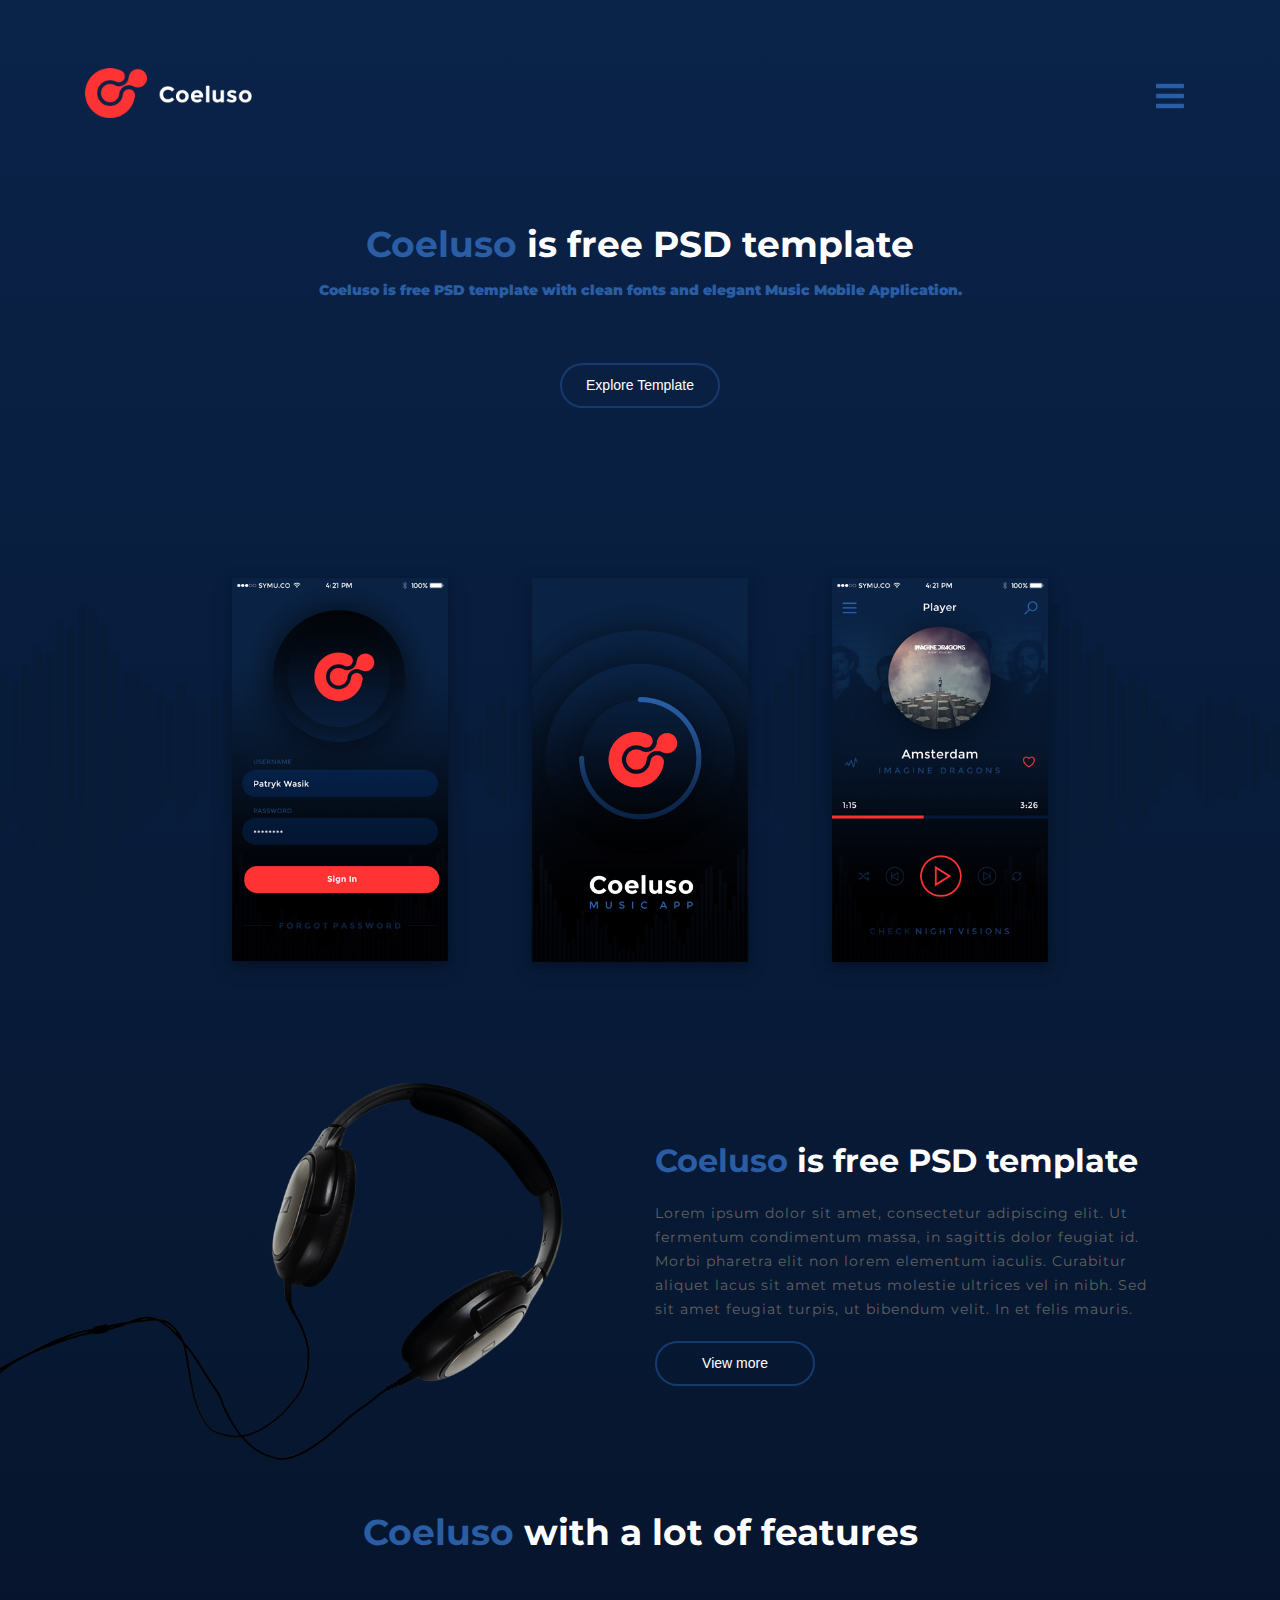
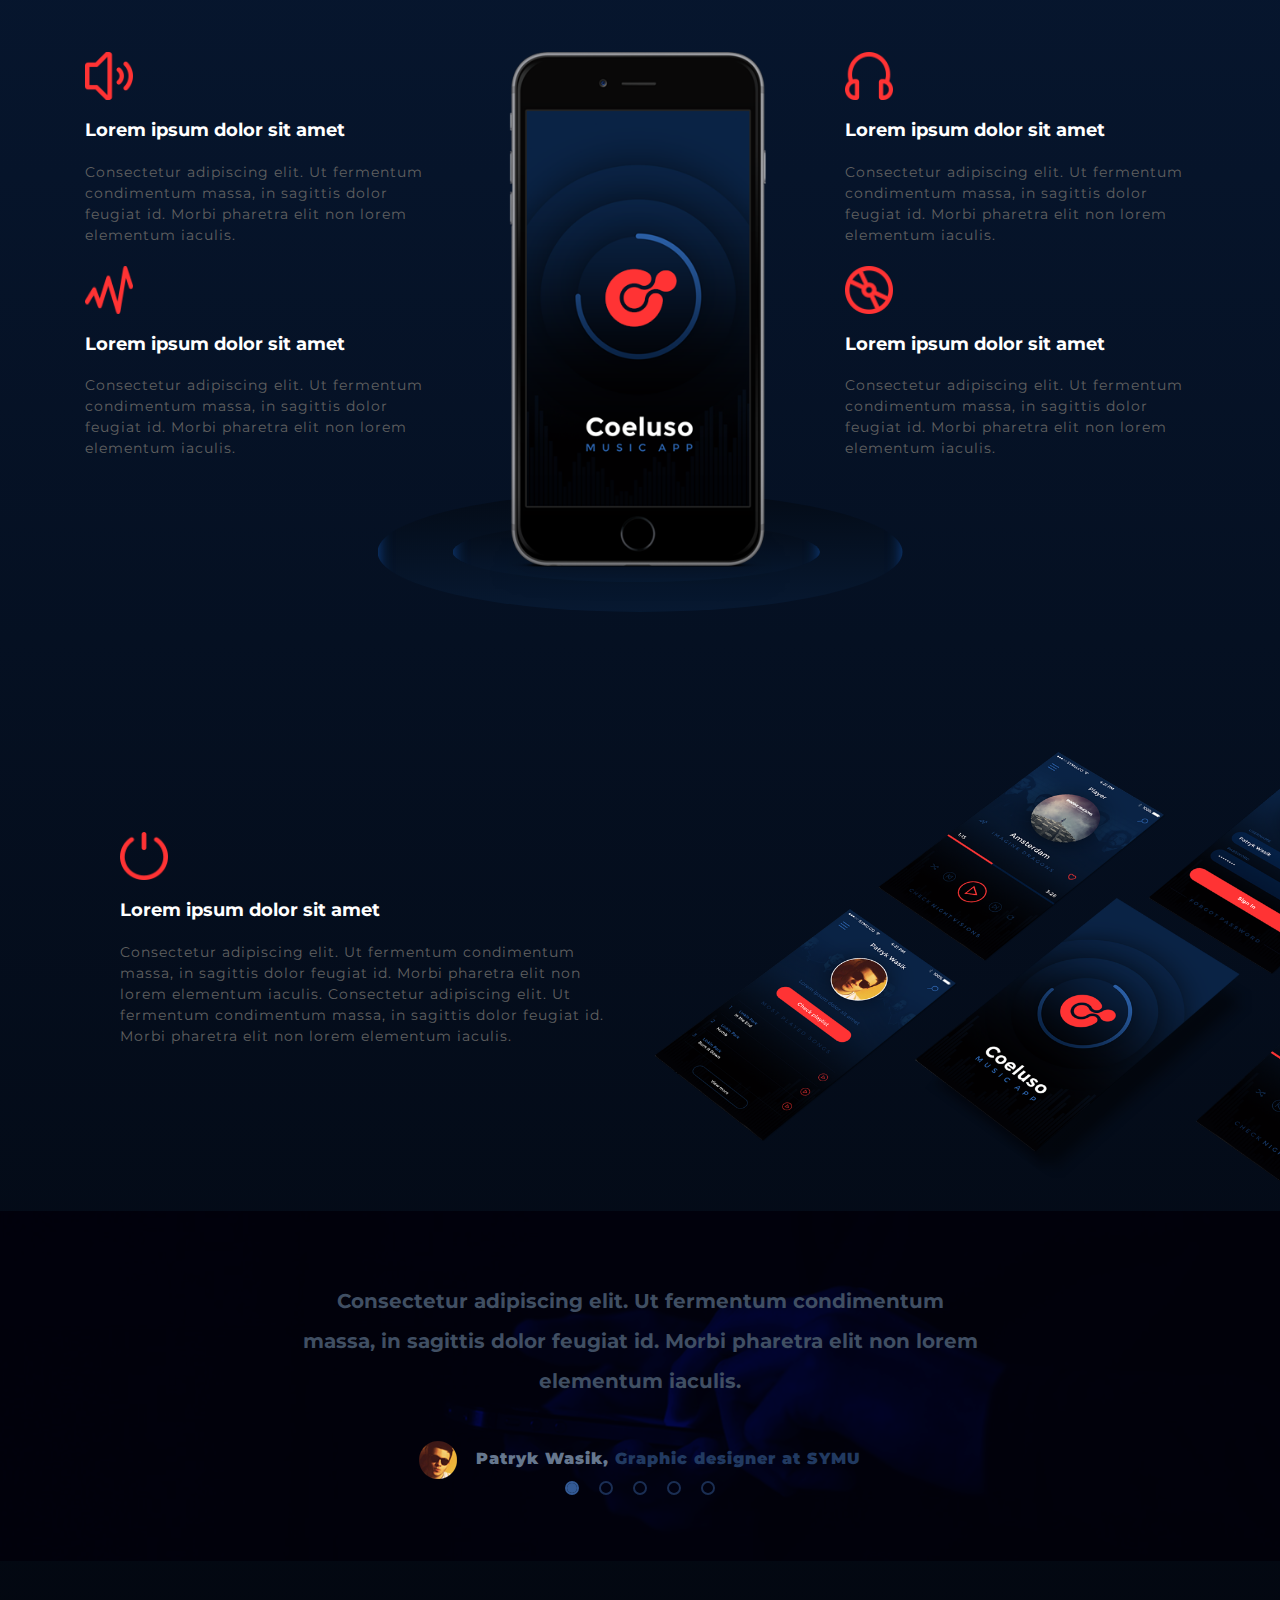
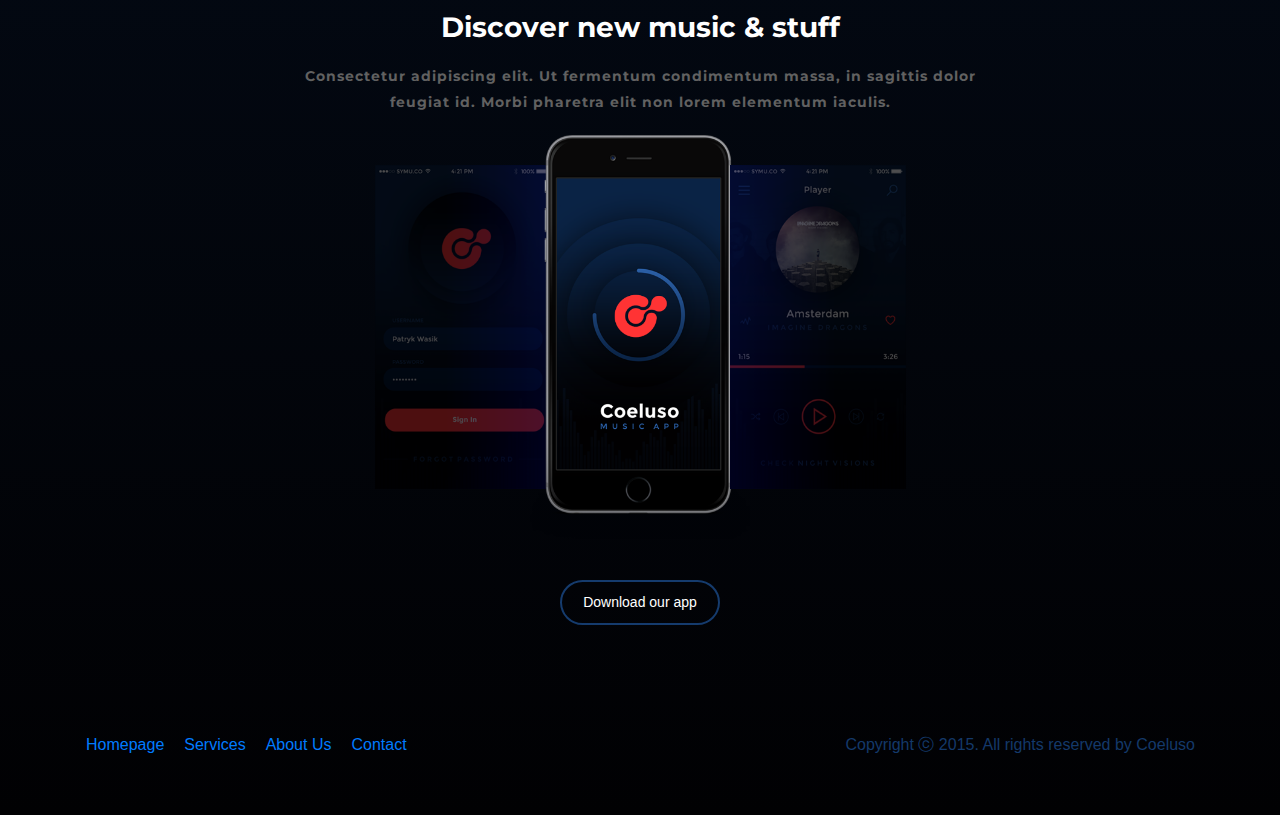
==== exam1/index.html @ 27854509 "Add files via upload" ====
<!doctype html>
<html lang="en">

<head>
    <!-- Required meta tags -->
    <meta charset="utf-8">
    <meta name="viewport" content="width=device-width, initial-scale=1, shrink-to-fit=no">
    <!-- Google Fonts -->
    <link href="https://fonts.googleapis.com/css?family=Montserrat&display=swap" rel="stylesheet">
    <!-- Bootstrap CSS -->
    <link rel="stylesheet" href="https://stackpath.bootstrapcdn.com/bootstrap/4.3.1/css/bootstrap.min.css" integrity="sha384-ggOyR0iXCbMQv3Xipma34MD+dH/1fQ784/j6cY/iJTQUOhcWr7x9JvoRxT2MZw1T" crossorigin="anonymous">
    <!-- Font Awesome CSS -->
    <link rel="stylesheet" href="assets/css/all.min.css">
    <link rel="stylesheet" href="assets/css/style.css">

    <title>Exam 1: PSD to Bootstrap</title>

</head>

<body>
    <!-- Top Bar Section Starts -->
    <div class="top-bar">
        <div class="container">
            <div class="row align-items-center">
                <div class="col-sm text-sm-left text-center">
                    <img src="assets/images/coeluso_logo.png">
                </div>
                <div class="col-sm text-sm-right text-center">
                    <div class="t-box">
                        <p>
                            <i class="fas fa-bars"></i>
                        </p>
                    </div>
                </div>
            </div>
        </div>
    </div>
    <!-- Top Bar Section Ends -->
    <!-- Header Section Starts -->
    <section id="header">
        <div class="container">
            <div class="title">
                <h2>
           <span class="text-blue">Coeluso</span> is free PSD template
           </h2>
                <h5>
               <strong>Coeluso is free PSD template with clean fonts and elegant Music Mobile Application.</strong>
           </h5>
                <button class="btn xb-btn">
                    Explore Template
                </button>
            </div>

        </div>
        <div class="musicbars">
            <img src="assets/images/screen_musicbars.png">
        </div>

        <div class="container">
            <div class="showcase1">
                <div class="row">
                    <div class="col-sm">
                        <div class="showcase2">
                            <img src="assets/images/screen_img_1.png">
                        </div>
                    </div>
                    <div class="col-sm">
                        <div class="showcase2">
                            <img src="assets/images/screen_img_2.png">
                        </div>
                    </div>
                    <div class="col-sm">
                        <div class="showcase2">
                            <img src="assets/images/screen_img_3.png">
                        </div>
                    </div>
                </div>
            </div>
        </div>
    </section>
    <!-- Header Section Ends -->

    <!-- Features Section Starts -->
    <section id="features">
        <div class="row">
            <div class="col-sm">
                <div class="headphones">
                    <img src="assets/images/headphones_img.png">
                </div>
            </div>
            <div class="col-sm-6">
                <div class="feature-title">
                    <h2>
                    <span class="text-blue">Coeluso</span> is free PSD template
                    </h2>
                    <p>
                        Lorem ipsum dolor sit amet, consectetur adipiscing elit. Ut fermentum condimentum massa, in sagittis dolor feugiat id. Morbi pharetra elit non lorem elementum iaculis. Curabitur aliquet lacus sit amet metus molestie ultrices vel in nibh. Sed sit amet feugiat turpis, ut bibendum velit. In et felis mauris.
                    </p>
                    <button class="btn xb-btn">
                        View more
                    </button>
                </div>
            </div>
        </div>
        <div class="main-features">
            <div class="container">
                <div class="title">
                    <h2>
                <span class="text-blue">Coeluso</span> with a lot of features
                </h2>
                </div>
                <div class="row">
                    <div class="col-sm">
                        <div class="fshow">
                            <div class="fshow2">
                                <img src="assets/images/features_icon_speaker.png">
                                <h5>Lorem ipsum dolor sit amet</h5>
                                <p>Consectetur adipiscing elit. Ut fermentum condimentum massa, in sagittis dolor feugiat id. Morbi pharetra elit non lorem elementum iaculis. </p>
                            </div>
                            <div class="fshow2">
                                <img src="assets/images/features_icon_activity.png">
                                <h5>Lorem ipsum dolor sit amet</h5>
                                <p>Consectetur adipiscing elit. Ut fermentum condimentum massa, in sagittis dolor feugiat id. Morbi pharetra elit non lorem elementum iaculis. </p>
                            </div>
                        </div>
                    </div>
                    <div class="col-sm">
                        <div class="fshow">
                            <div class="phone-display">
                                <img src="assets/images/features_phone.png">
                                <div class="out-eclipse">
                                    <div class="in-eclipse">

                                    </div>
                                </div>
                            </div>
                        </div>
                    </div>
                    <div class="col-sm">
                        <div class="fshow">
                            <div class="fshow2">
                                <img src="assets/images/features_icon_headphones.png">
                                <h5>Lorem ipsum dolor sit amet</h5>
                                <p>Consectetur adipiscing elit. Ut fermentum condimentum massa, in sagittis dolor feugiat id. Morbi pharetra elit non lorem elementum iaculis. </p>
                            </div>
                            <div class="fshow2">
                                <img src="assets/images/features_icon_cd.png">
                                <h5>Lorem ipsum dolor sit amet</h5>
                                <p>Consectetur adipiscing elit. Ut fermentum condimentum massa, in sagittis dolor feugiat id. Morbi pharetra elit non lorem elementum iaculis. </p>
                            </div>
                        </div>
                    </div>
                </div>
            </div>
        </div>
    </section>
    <!-- Features Section Ends -->

    <!-- Perspective Section Starts -->
    <section id="perspective">
        <div class="row">
            <div class="col-sm">
                <div class="ps">
                    <img src="assets/images/perspective_icon_power.png">
                    <h5>Lorem ipsum dolor sit amet</h5>
                    <p>Consectetur adipiscing elit. Ut fermentum condimentum massa, in sagittis dolor feugiat id. Morbi pharetra elit non lorem elementum iaculis. Consectetur adipiscing elit. Ut fermentum condimentum massa, in sagittis dolor feugiat id. Morbi pharetra elit non lorem elementum iaculis. </p>
                </div>
            </div>
            <div class="col-sm">
                <div class="mob-show">
                    <img src="assets/images/perspective_phones.png">
                </div>
            </div>
        </div>
    </section>
    <!-- Perspective Section Ends -->

    <!-- Opinions Section Starts -->
    <section id="opinions">
        <div class="review">
            <h5>
               Consectetur adipiscing elit. Ut fermentum condimentum massa, in sagittis dolor feugiat id. Morbi pharetra elit non lorem elementum iaculis. 
           </h5>
            <img src="assets/images/opinion_portrait.png">
            <p>Patryk Wasik, <span>Graphic designer at SYMU</span></p>
        </div>
        <ol class="carousel-indicators ">
            <li data-target="#myCarousel" data-slide-to="0" class="active"></li>
            <li data-target="#myCarousel" data-slide-to="1"></li>
            <li data-target="#myCarousel" data-slide-to="2"></li>
            <li data-target="#myCarousel" data-slide-to="3"></li>
            <li data-target="#myCarousel" data-slide-to="4"></li>
        </ol>
    </section>
    <!-- Opinions Section Ends -->

    <!-- Download Section Starts -->
    <section id="download">
        <div class="title">
            <h3>
               Discover new music & stuff
            </h3>
            <p><strong>Consectetur adipiscing elit. Ut fermentum condimentum massa, in sagittis dolor feugiat id. Morbi pharetra elit non lorem elementum iaculis. </strong></p>
            <div class="mob-show-2">
                <div class="row">
                    <div class="col-sm-4">
                        <div class="img1">
                        <img src="assets/images/download_phone1.png" style="opacity: 0.3">
                        </div>
                    </div>
                    <div class="col-sm-4">
                        <img src="assets/images/download_phone.png" style="z-index: 1">
                    </div>
                    <div class="col-sm-4">
                        <div class="img2">
                        <img src="assets/images/download_phone2.png" style="opacity: 0.3">
                        </div>
                    </div>
                </div>
            </div>
            <button class="btn xb-btn">
                Download our app
            </button>
        </div>
    </section>
    <!-- Download Section Ends -->

    <!-- Footer Section Starts -->
    <section id="footer" class="carousel slide">
        <div class="container">
            <div class="row align-items-center">
                <div class="navbar">
                    <a href="#home">Homepage</a>
                    <a href="#news">Services</a>
                    <a href="#contact">About Us</a>
                    <a href="#contact">Contact</a>
                </div>
                <div class="col-sm text-sm-right text-center">
                    Copyright ⓒ 2015. All rights reserved by Coeluso
                </div>
            </div>
        </div>
    </section>
    <!-- Footer Section Ends -->
    <!-- Optional JavaScript -->
    <!-- jQuery first, then Popper.js, then Bootstrap JS -->
    <script src="https://code.jquery.com/jquery-3.3.1.slim.min.js" integrity="sha384-q8i/X+965DzO0rT7abK41JStQIAqVgRVzpbzo5smXKp4YfRvH+8abtTE1Pi6jizo" crossorigin="anonymous">


    </script>
    <script src="https://cdnjs.cloudflare.com/ajax/libs/popper.js/1.14.7/umd/popper.min.js" integrity="sha384-UO2eT0CpHqdSJQ6hJty5KVphtPhzWj9WO1clHTMGa3JDZwrnQq4sF86dIHNDz0W1" crossorigin="anonymous">


    </script>
    <script src="https://stackpath.bootstrapcdn.com/bootstrap/4.3.1/js/bootstrap.min.js" integrity="sha384-JjSmVgyd0p3pXB1rRibZUAYoIIy6OrQ6VrjIEaFf/nJGzIxFDsf4x0xIM+B07jRM" crossorigin="anonymous">


    </script>
    <!-- Font Awesome JS -->
    <script src="assets/js/all.min.js"></script>
</body>
---- exam1/assets/css/style.css ----
/* Default CSS Start */

p {
    font-family: 'Montserrat', sans-serif;
    letter-spacing: 1px;
    color: #616161;
}
h1,
h2,
h3,
h4,
h5,
h6 {
    font-family: 'Montserrat', sans-serif;
    font-weight: 700;
    color: white;
}
.xb-btn {
    width: 160px;
    height: 45px;
    color: white;
    border: 2px solid #153b6d;
    transition: all .3s;
    text-align: center;
    font-size: 14px;
    border-radius: 50px;
    font-weight: 500;
}
.xb-btn:hover {
    background: #ff3334;
    color: white;
}
.title {
    text-align: center;
}
.title h5 {
    color: #2a5da3;
    font-size: 14px;
}
.title h2 {
    color: white;
    font-size: 36px;
}
.title p {
    line-height: 1.8;
    margin: 20px 0px;
}
.text-blue {
    color: #2a5da3;
}
body {
    background-image: linear-gradient(#0a2349, #010103);
    background-repeat: no-repeat;
}
li {
    font-family: 'Montserrat', sans-serif;
    font-weight: 500;
    color: #102e58;
}

/* Default CSS End */


/* Topbar CSS Start */

.top-bar {
    padding-top: 63px;
}
.top-bar img {
    width: auto;
    height: 50px;
}
.top-bar .t-box {
    width: 50px;
    height: 50px;
    display: inline-block;
    margin-top: 10px;
}
.t-box p {
    color: #2a5ea4;
    font-size: 2rem;
    text-align: center;
}
.t-box p:hover {
    color: white;
}

/* Topbar CSS End */


/* Header CSS Start */

#header {
    margin-top: 100px;
}
#header h2 {
    margin-bottom: 16px;
}
#header h5 {
    margin-bottom: 64px;
}
#header .showcase1 {
    margin-left: 120px;
    margin-right: 120px;
    margin-top: 100px;
}
#header .showcase2 {
    text-align: center;
    margin-top: 50px;
    padding-top: 20px;
    padding-bottom: 20px;
}
#header .musicbars {
    position: absolute;
    top: 600px;
}
.musicbars img {
    width: 100%;
    transform: scaleY(1);
    background-blend-mode: darken;
}
.showcase2 img {
    width: 80%;
    height: 80%;
    transform-origin: center;
    transition: all .3s;
    box-shadow: 0 4px 8px 0 rgba(0, 0, 0, 0.2), 0 6px 20px 0 rgba(0, 0, 0, 0.19);
}
.showcase2 img:hover {
    transform: scale(1.25);
    box-shadow: 0 4px 8px 0 #153b6d, 0 6px 20px 0 #153b6d;
}

/* Header CSS End */


/* Feature CSS Start */

#features {
    margin-top: 100px;
    margin-bottom: 100px;
}
#features .headphones img {
    height: 90%;
    width: 90%;
}
#features .feature-title {
    margin-top: 60px;
    margin-right: 130px;
}
.feature-title p {
    margin-top: 20px;
    margin-bottom: 20px;
    font-size: 14px;
    line-height: 24px;
}
#features .main-features {
    margin-top: 50px;
    margin-bottom: 50px;
}
.main-features .fshow {
    margin-top: 90px;
    width: 100%;
    margin-bottom: 50px;
}
.fshow .phone-display {
    text-align: center;
    position: relative;
}
.fshow .phone-display img {
    width: 300px;
    height: 550px;
    z-index: 1;
}
.phone-display .out-eclipse {
    position: absolute;
    clip-path: ellipse(50% 20% at 50% 50%);
    height: 200px;
    width: 100%;
    background-image: linear-gradient(#010103, #0a2345);
    bottom: -50px;
    transform: scale(1.5);
    z-index: -1;
    box-shadow: inset 0 0 10px #114996;
}
.phone-display .in-eclipse {
    position: absolute;
    clip-path: ellipse(50% 20% at 50% 50%);
    height: 100px;
    width: 70%;
    background-image: linear-gradient(#010103, #0a2345);
    bottom: 50px;
    z-index: -2;
    text-align: center;
    left: 50px;
    box-shadow: inset 0 0 10px #114996;
}
.fshow .fshow2 {
    margin-top: 10px;
    margin-bottom: 10px;
}
.fshow2 img {
    width: 48px;
    height: 48px;
}
.fshow2 h5 {
    color: white;
    margin-top: 20px;
    margin-bottom: 20px;
    font-size: 18px;
}
.fshow2 p {
    margin-top: 20px;
    margin-bottom: 20px;
    font-size: 14px;
}

/* Feature CSS End */


/* Perspective CSS Start */

#perspective .ps {
    margin-left: 120px;
}
.ps {
    margin-top: 80px;
    margin-bottom: 80px;
}
.ps img {
    width: 48px;
    height: 48px;
}
.ps h5 {
    color: white;
    margin-top: 20px;
    margin-bottom: 20px;
    font-size: 18px;
}
.ps p {
    margin-top: 20px;
    margin-bottom: 20px;
    font-size: 14px;
}
#perspective .mob-show img {
    height: 100%;
    width: 100%;
}

/* Perspective CSS End */


/* Opinions CSS Start */

#opinions {
    margin-top: 10px;
    margin-bottom: 10px;
    background-image: url(../images/opinion_back.png);
    height: 350px;
    width: 100%;
    background-position: center center;
    background-repeat: no-repeat;
    background-size: cover;
    background-color: #02074d;
    background-blend-mode: multiply;
    position: relative;
}
#opinions .review {
    padding-top: 70px;
    padding-bottom: 30px;
    margin-top: 30px;
    margin-bottom: 30px;
    text-align: center;
    margin-left: 300px;
    margin-right: 300px;
}
.review h5 {
    color: #404f63;
    line-height: 2;
    margin-bottom: 40px;
}
.review img {
    display: inline-block;
    margin-right: 15px;
}
.review p {
    display: inline-block;
    margin-top: 2px;
    color: #66778e;
    font-weight: 900;
    justify-content: center;
}
.review span {
    color: #213a61;
}
.review .identity {
    display: inline-block;
}
.carousel-indicators {
    bottom: 50px;
}
.carousel-indicators li {
    width: 10px;
    height: 10px;
    border-radius: 100%;
    border: 2px solid #335a95;
    margin-left: 10px;
    margin-right: 10px;
    background-color: transparent;
}
.carousel-indicators .active {
    width: 10px;
    height: 10px;
    border-radius: 100%;
    margin-left: 10px;
    margin-right: 10px;
    background-color: #335a95;
}

/* Opinions CSS End */


/* Download CSS Start */

#download {
    margin-top: 50px;
    margin-bottom: 50px;
    padding-bottom: 30px;
}
#download .title {
    margin-left: 180px;
    margin-right: 180px;
    padding-left: 100px;
    padding-right: 100px;
    padding-bottom: 20px;
}
#download .title p {
    font-size: 14px;
}
#download .title .mob-show-2{
    padding-bottom: 40px;
}
#download .title .mob-show-2 img {
    width: 100%;
    height: 100%;
    transform-origin: center;
}

#download .title .mob-show-2 .img1{
    background-image: linear-gradient(-90deg,#0a2345, #010103 60%);
    background-blend-mode: darken;
    height: 80%;
    width: 80%;
    margin-top: 30px;
    margin-left: 95px;
    z-index: -1;
    background-position: center center;
    background-repeat: no-repeat;
    background-size: cover;
    background-color: #02074d;
    background-blend-mode: overlay;
}
#download .title .mob-show-2 .img2 {
    background-image: linear-gradient(90deg, #0a2345, #010103 60%);
    background-blend-mode: darken;
    height: 80%;
    width: 80%;
    margin-top: 30px;
    margin-left: -50px;
    z-index: -1;
    background-position: center center;
    background-repeat: no-repeat;
    background-size: cover;
    background-color: #02074d;
    background-blend-mode: overlay;
}

/* Download CSS End */


/* Footer CSS Start */

#footer {
    margin-top: 20px;
    margin-bottom: 50px;
    color: #14396a;
    font-weight: 400;
}
#footer a {
    margin-right: 20px;
    font-weight: 500;
}
#footer a:hover {
    color: white;
    text-decoration-line: none;
    font-weight: 500;
}

/* Footer CSS End */
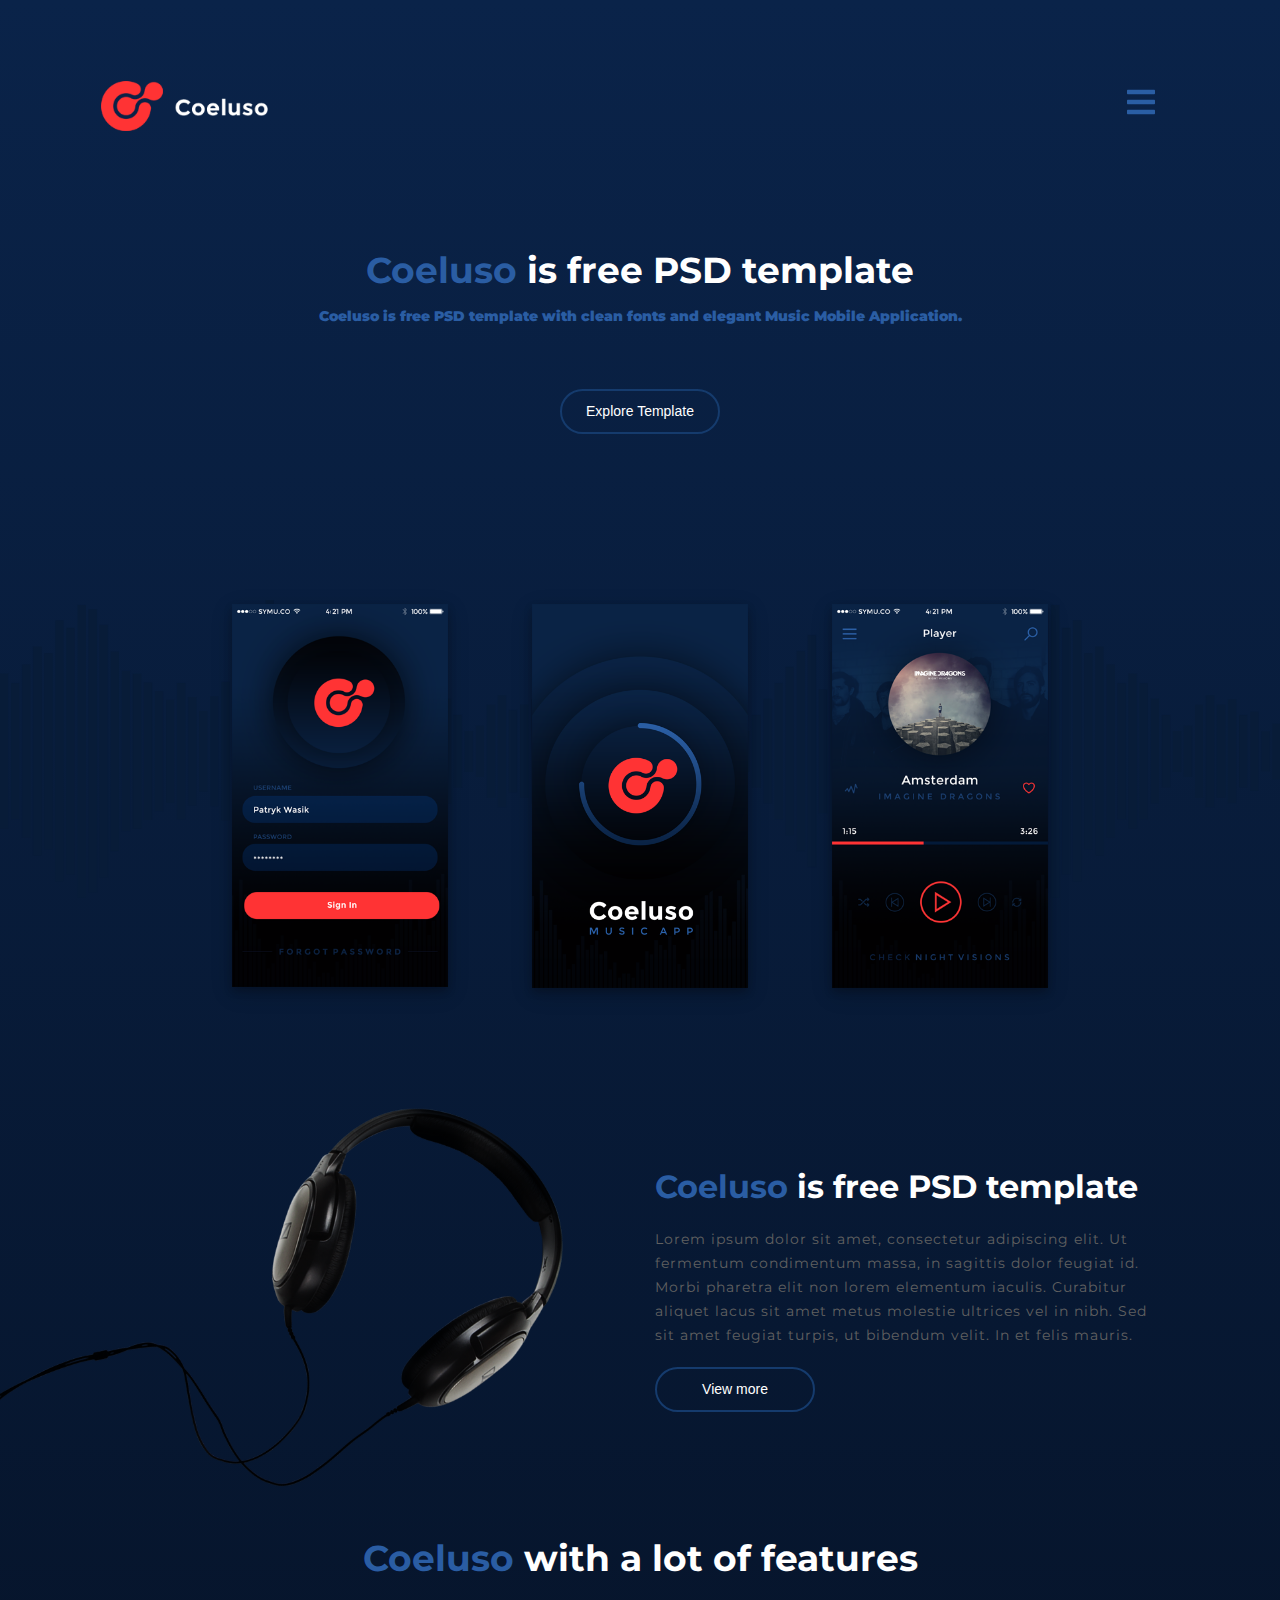
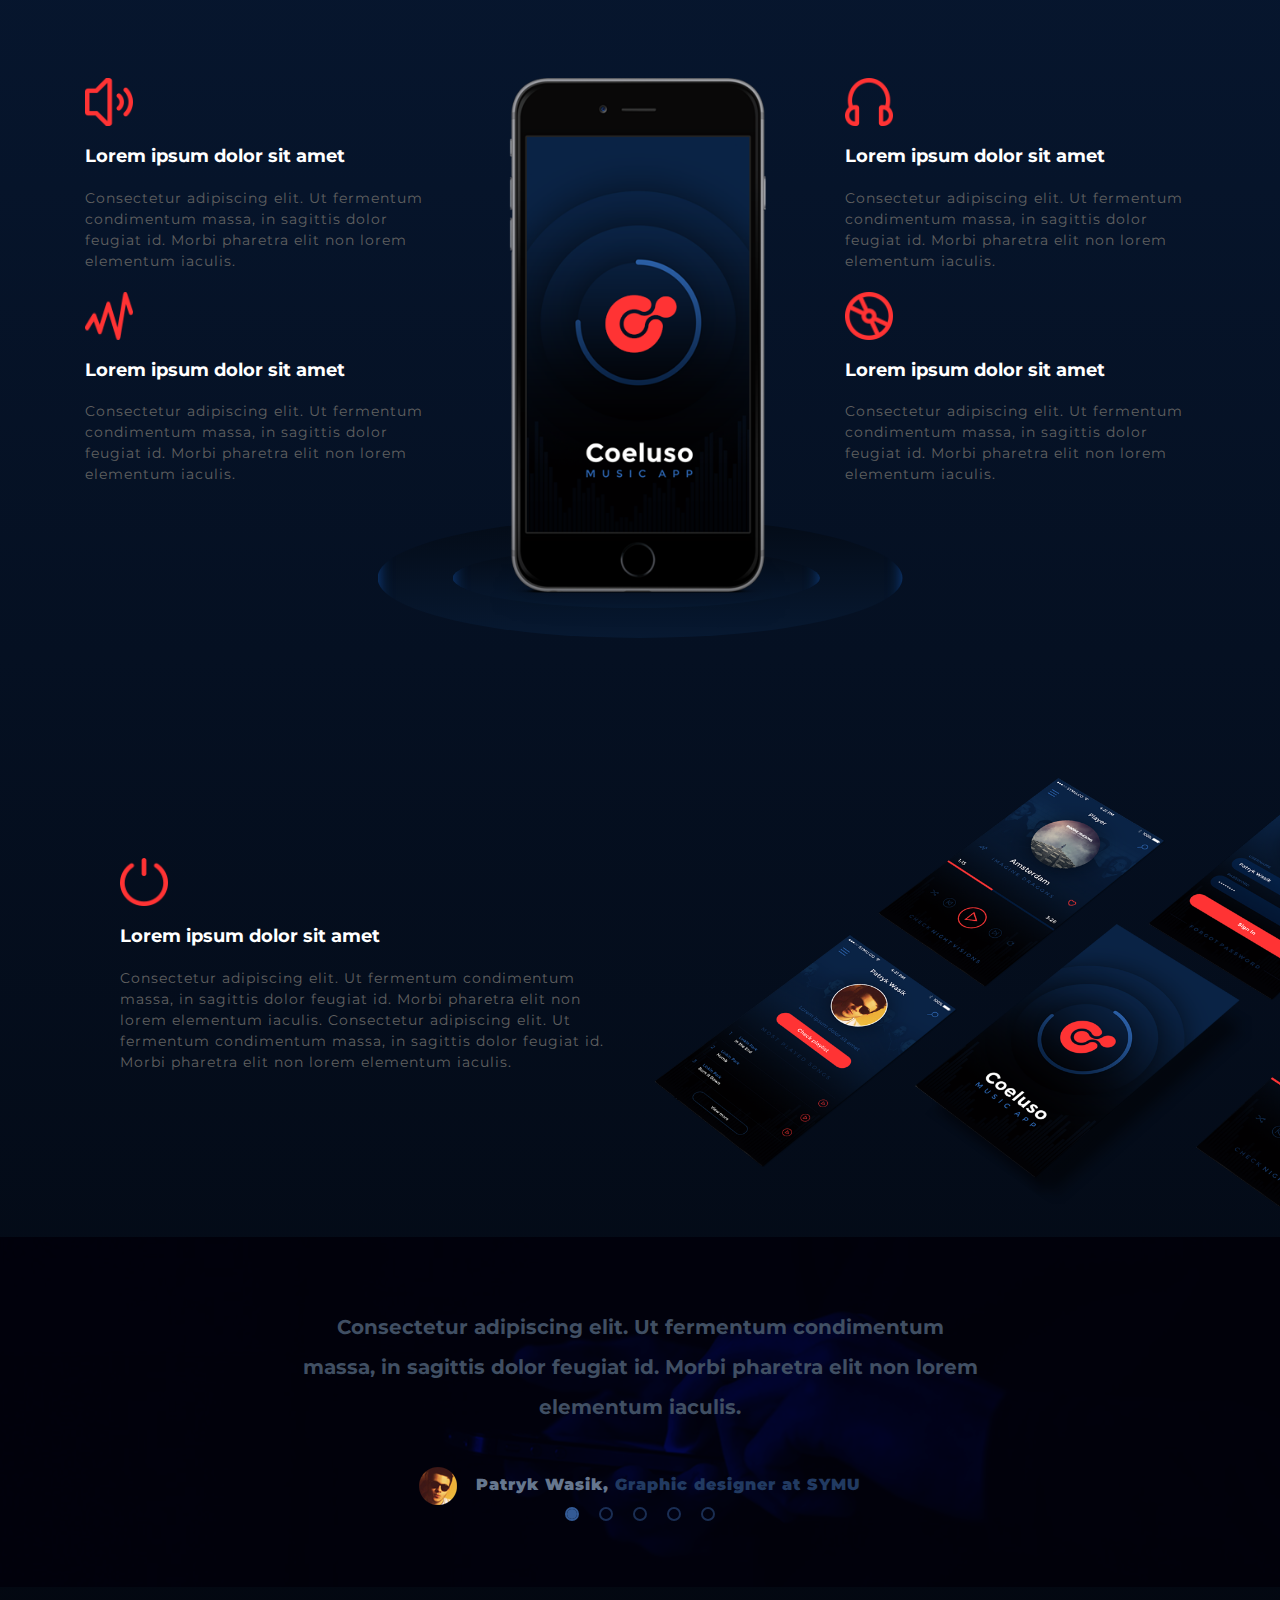
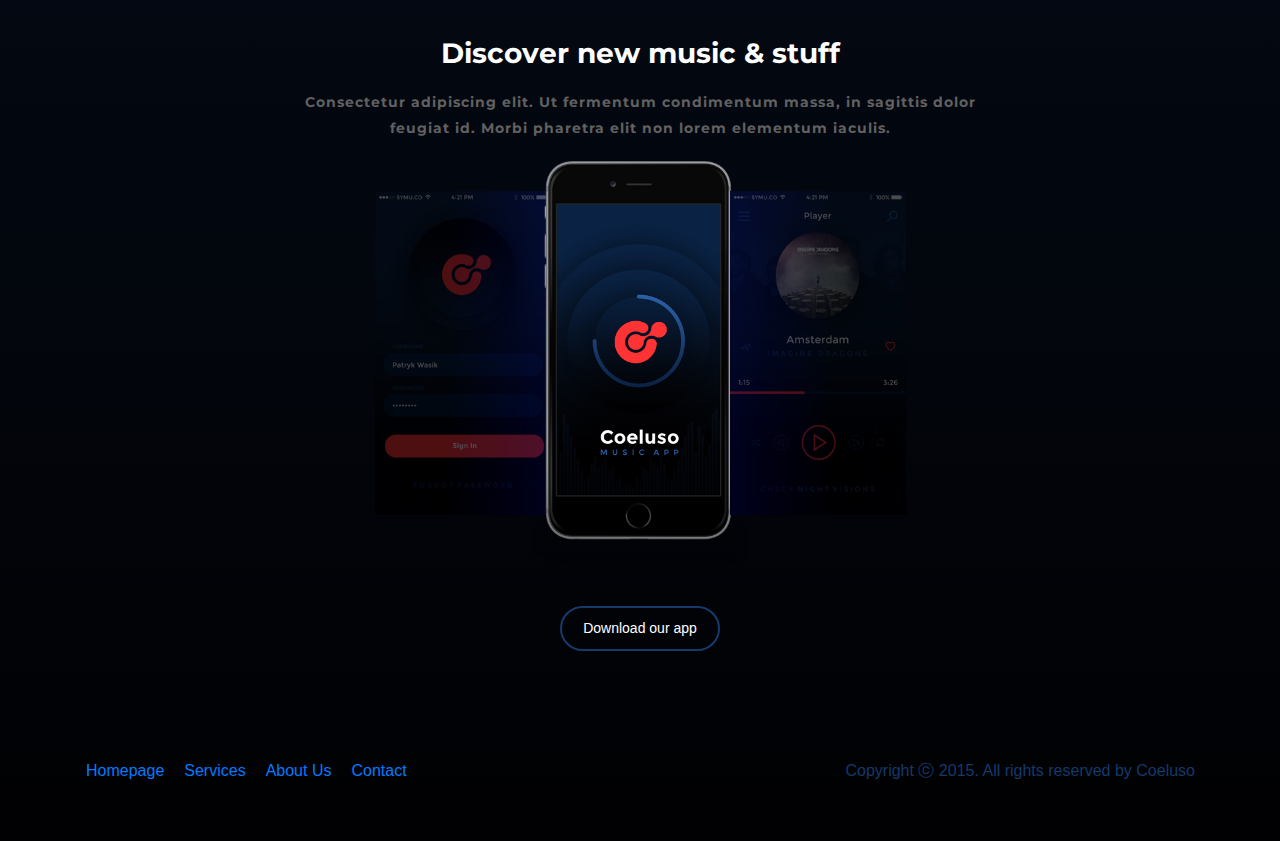
==== commit 8b0ea304: "Update index.html" ====
--- a/exam1/index.html
+++ b/exam1/index.html
@@ -22,15 +22,28 @@
     <div class="top-bar">
         <div class="container">
             <div class="row align-items-center">
-                <div class="col-sm text-sm-left text-center">
-                    <img src="assets/images/coeluso_logo.png">
-                </div>
                 <div class="col-sm text-sm-right text-center">
-                    <div class="t-box">
-                        <p>
-                            <i class="fas fa-bars"></i>
-                        </p>
-                    </div>
+                    <nav class="navbar">
+                        <a class="navbar-brand" href="#"><img src="assets/images/coeluso_logo.png"></a>
+                        <button class="navbar-toggler" type="button" data-toggle="collapse" data-target="#navbarSupportedContent" aria-controls="navbarSupportedContent" aria-expanded="false" aria-label="Toggle navigation">
+                           
+                            <div class="t-box"><p><i class="fas fa-bars"></i></p></div>
+                        </button>
+
+                        <div class="collapse navbar-collapse" id="navbarSupportedContent">
+                            <ul class="navbar-nav mr-auto">
+                                <li class="nav-item active">
+                                    <a class="nav-link" href="#">Home <span class="sr-only">(current)</span></a>
+                                </li>
+                                <li class="nav-item">
+                                    <a class="nav-link" href="#">Link</a>
+                                </li>
+                                <li class="nav-item">
+                                    <a class="nav-link disabled" href="#">Disabled</a>
+                                </li>
+                            </ul>
+                        </div>
+                    </nav>
                 </div>
             </div>
         </div>
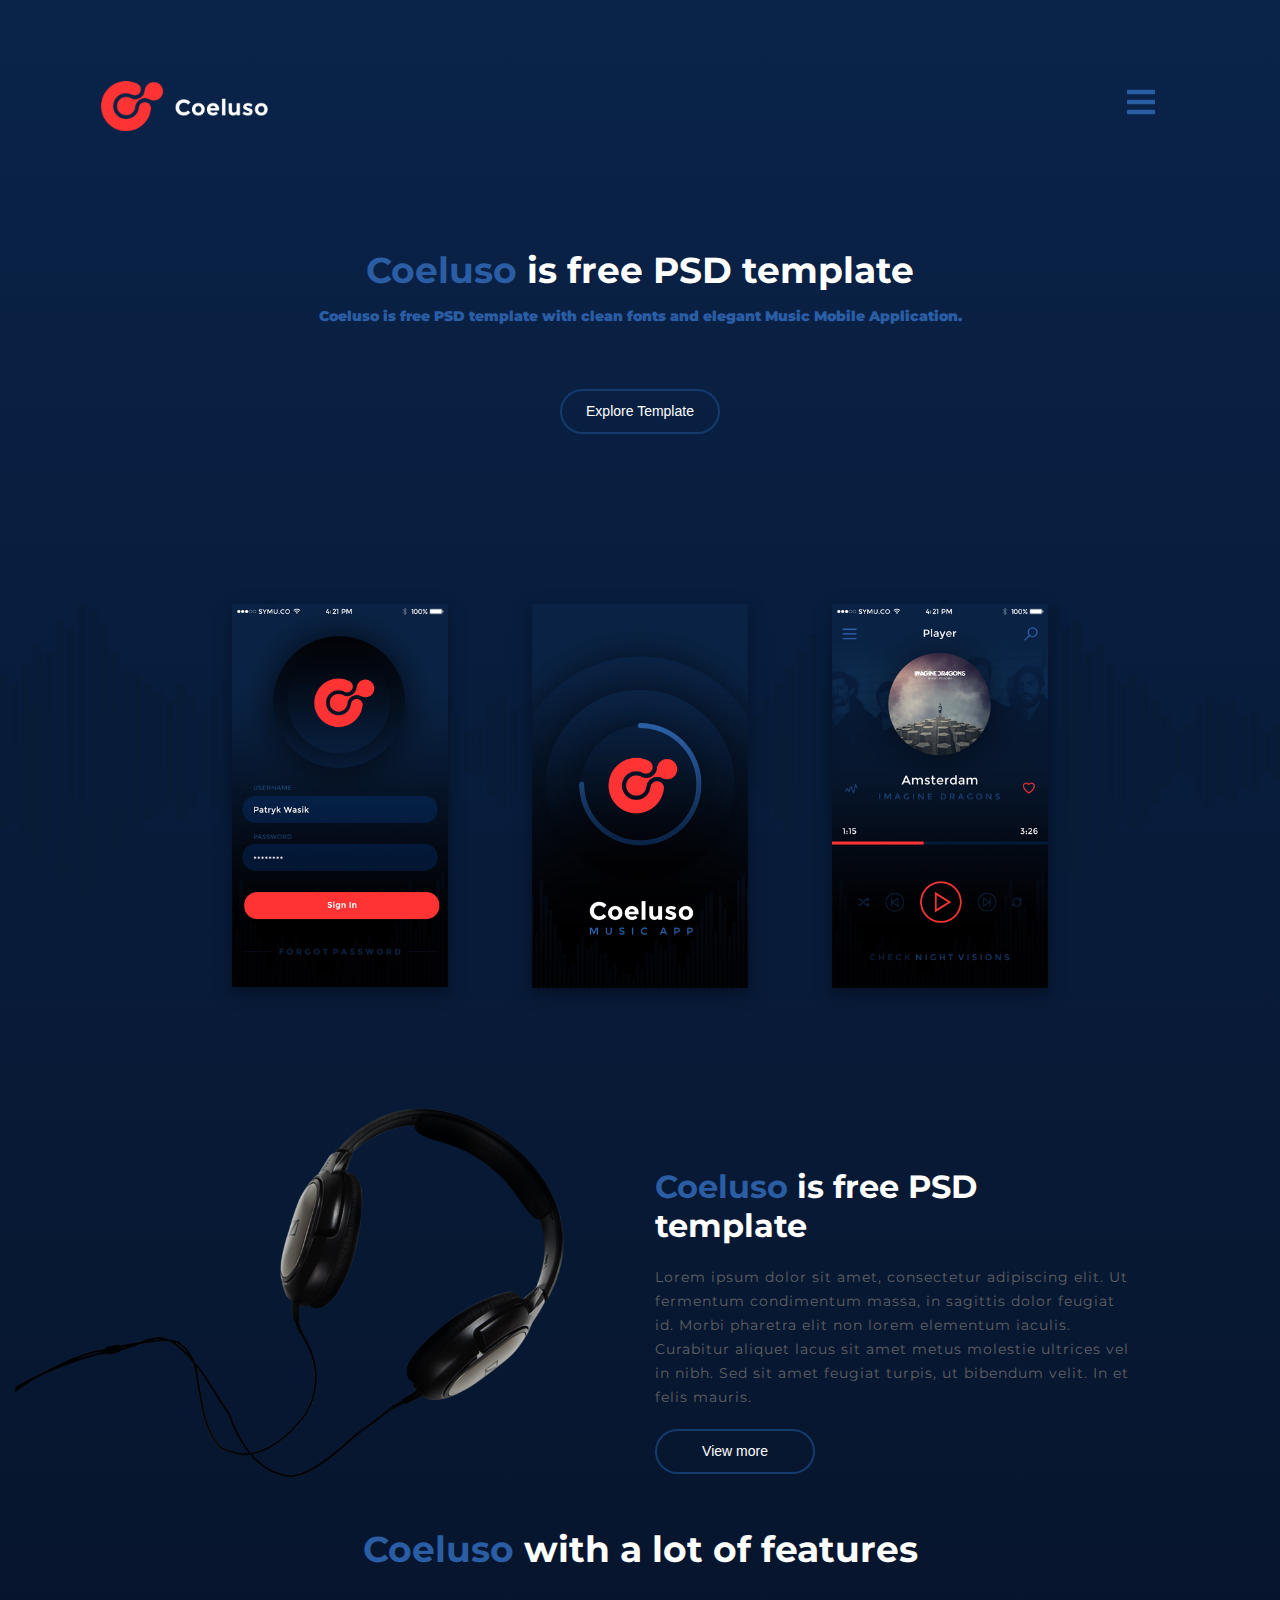
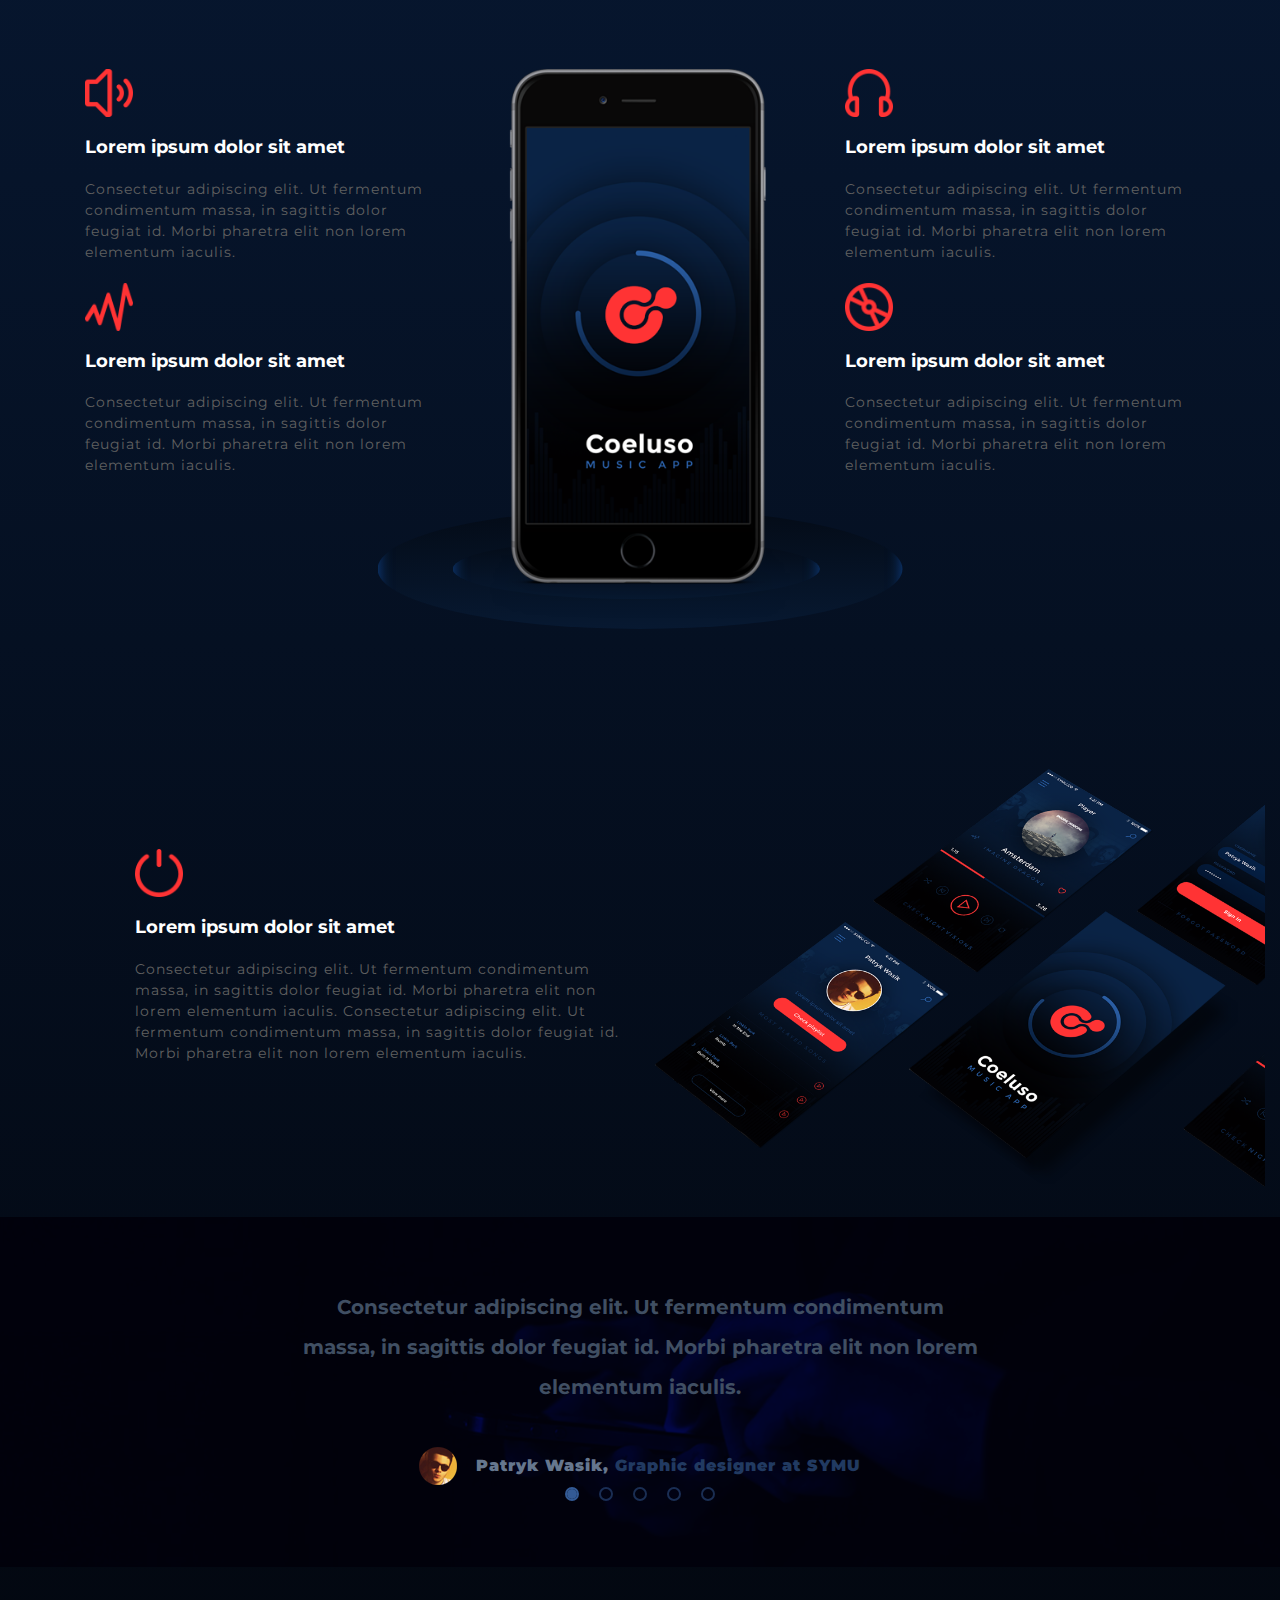
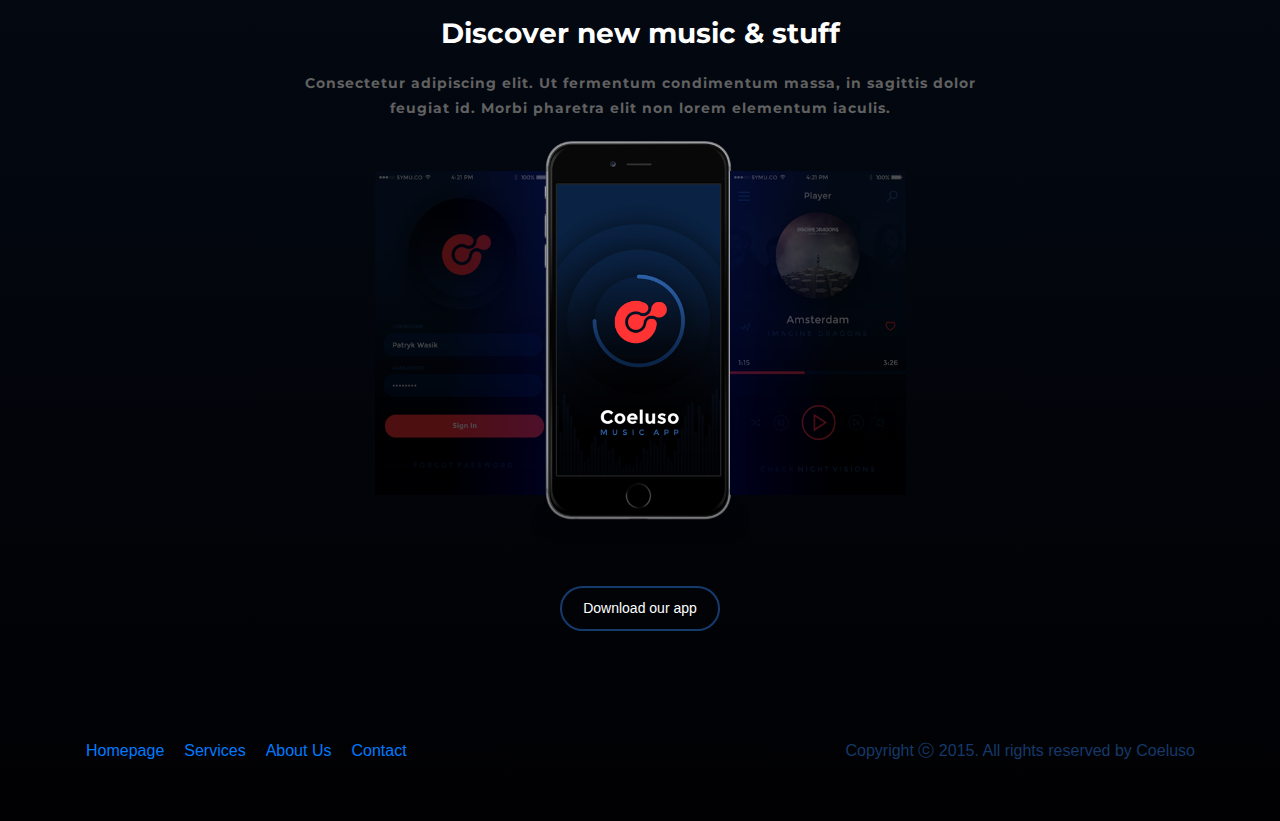
==== commit f186bd8b: "Update index.html" ====
--- a/exam1/index.html
+++ b/exam1/index.html
@@ -95,6 +95,7 @@
 
     <!-- Features Section Starts -->
     <section id="features">
+        <div class="container-fluid">
         <div class="row">
             <div class="col-sm">
                 <div class="headphones">
@@ -115,6 +116,7 @@
                 </div>
             </div>
         </div>
+        </div>
         <div class="main-features">
             <div class="container">
                 <div class="title">
@@ -171,6 +173,7 @@
 
     <!-- Perspective Section Starts -->
     <section id="perspective">
+        <div class="container-fluid">
         <div class="row">
             <div class="col-sm">
                 <div class="ps">
@@ -184,6 +187,7 @@
                     <img src="assets/images/perspective_phones.png">
                 </div>
             </div>
+        </div>
         </div>
     </section>
     <!-- Perspective Section Ends -->
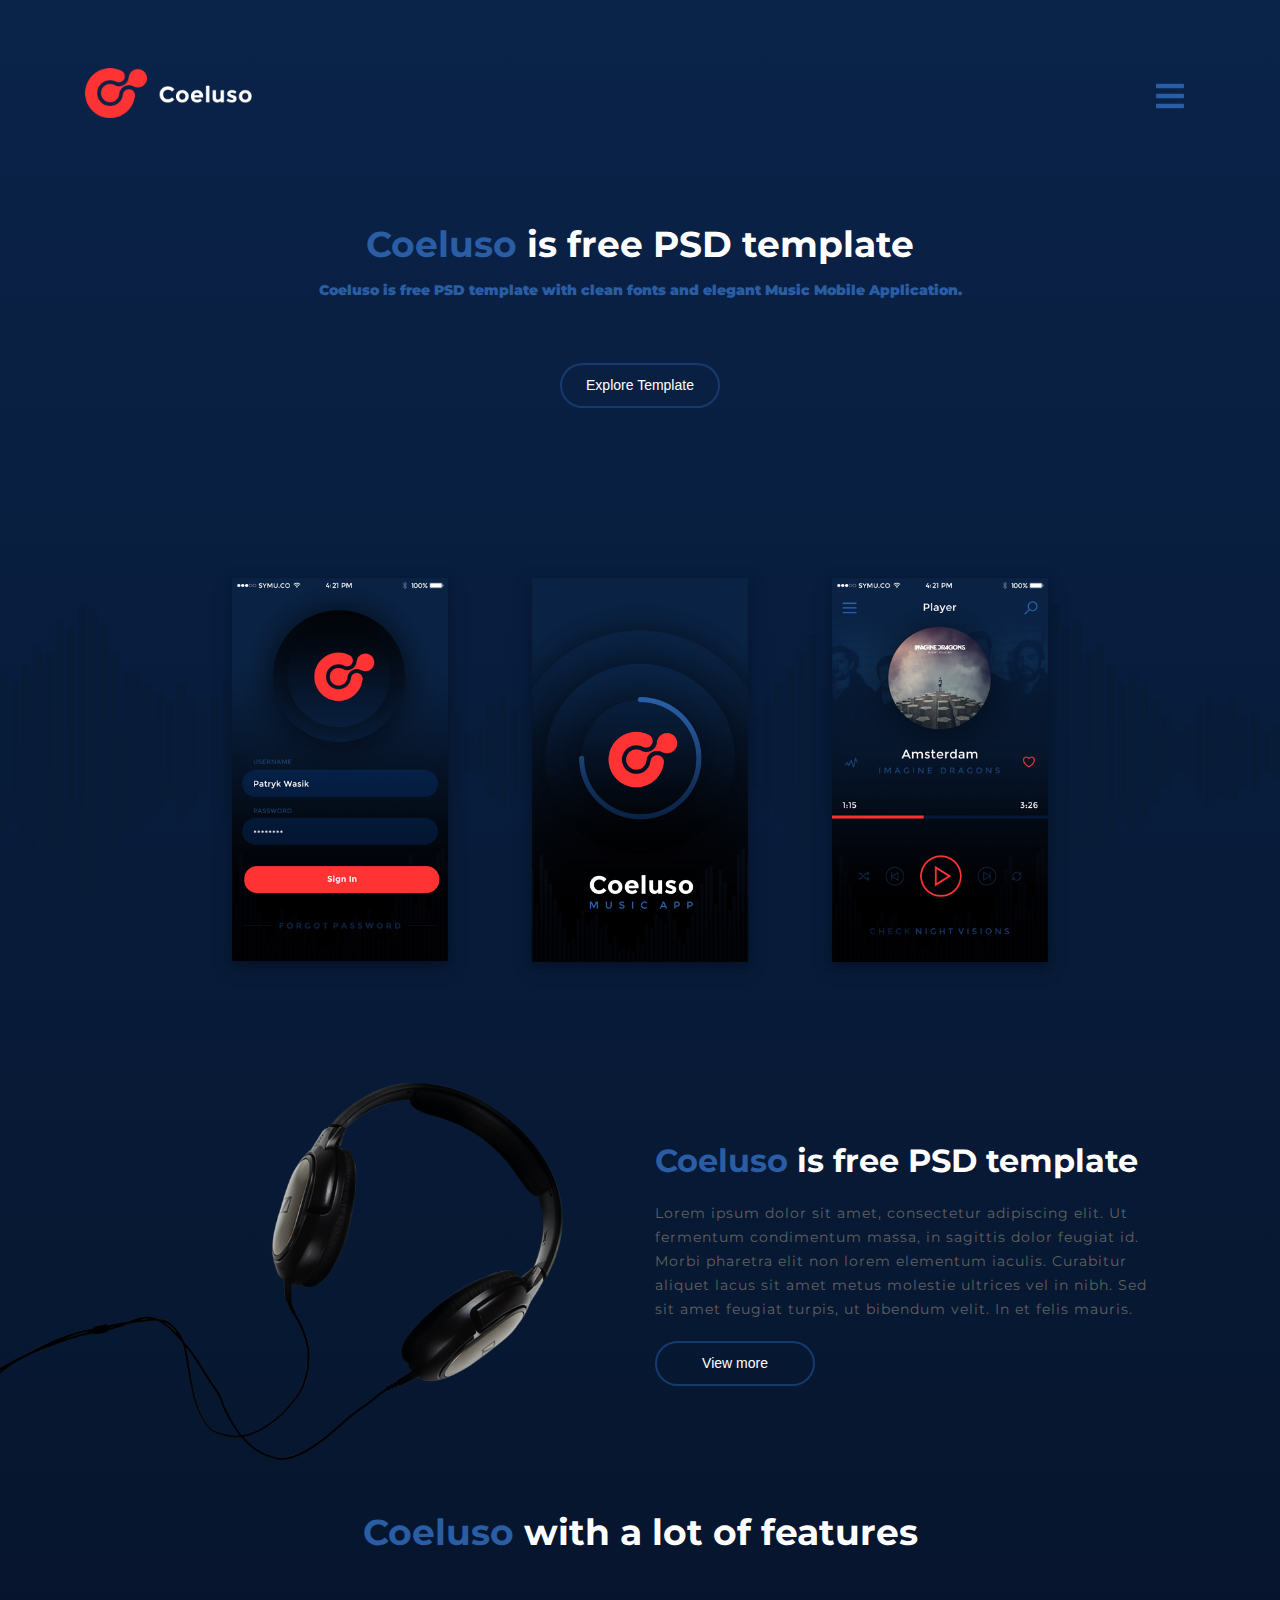
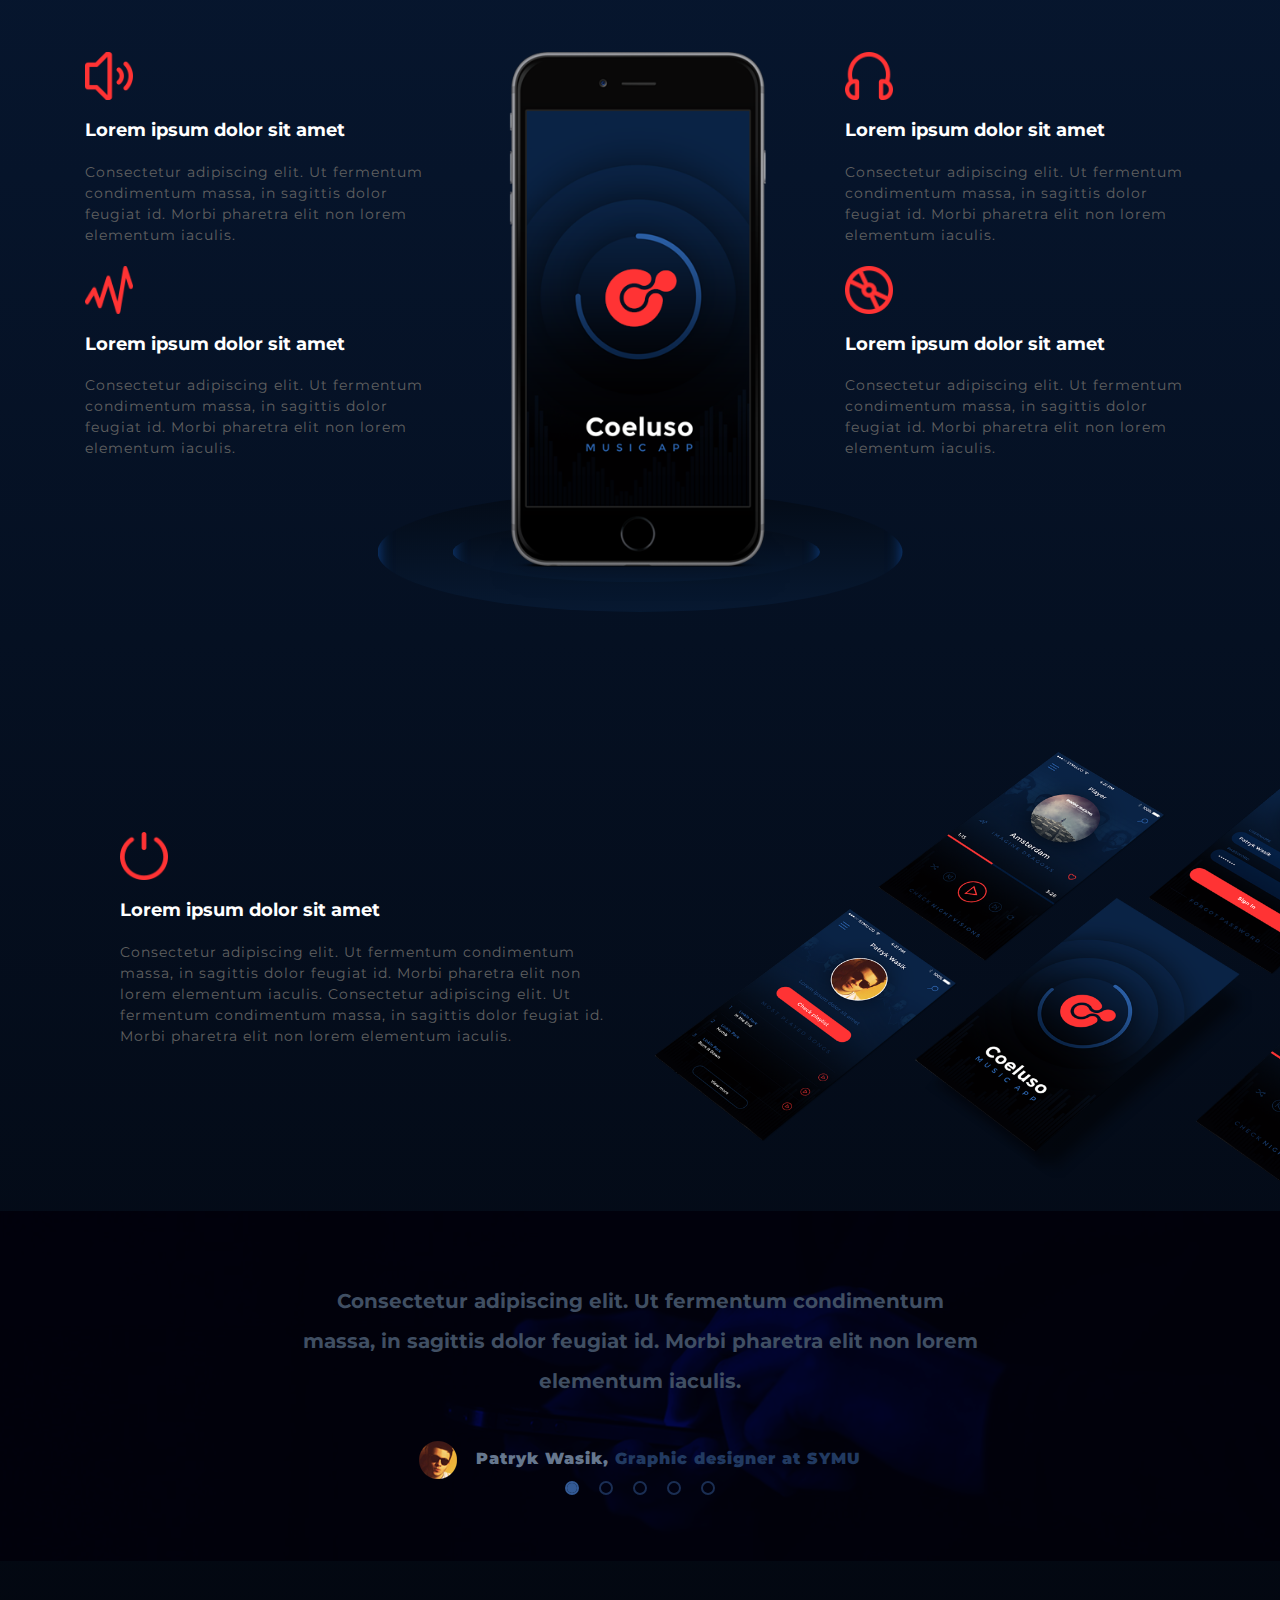
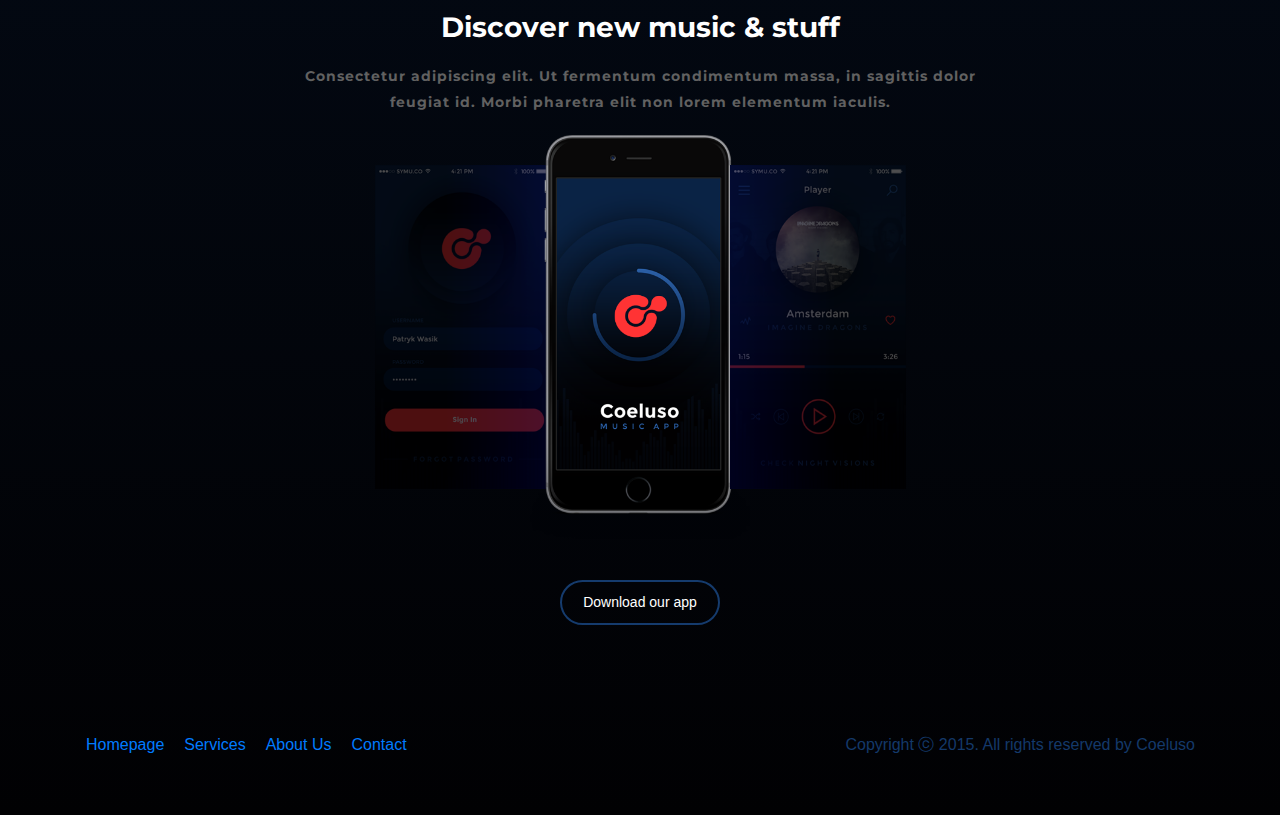
==== commit 194f8dca: "Add files via upload" ====
--- a/exam1/index.html
+++ b/exam1/index.html
@@ -22,28 +22,15 @@
     <div class="top-bar">
         <div class="container">
             <div class="row align-items-center">
+                <div class="col-sm text-sm-left text-center">
+                    <img src="assets/images/coeluso_logo.png">
+                </div>
                 <div class="col-sm text-sm-right text-center">
-                    <nav class="navbar">
-                        <a class="navbar-brand" href="#"><img src="assets/images/coeluso_logo.png"></a>
-                        <button class="navbar-toggler" type="button" data-toggle="collapse" data-target="#navbarSupportedContent" aria-controls="navbarSupportedContent" aria-expanded="false" aria-label="Toggle navigation">
-                           
-                            <div class="t-box"><p><i class="fas fa-bars"></i></p></div>
-                        </button>
-
-                        <div class="collapse navbar-collapse" id="navbarSupportedContent">
-                            <ul class="navbar-nav mr-auto">
-                                <li class="nav-item active">
-                                    <a class="nav-link" href="#">Home <span class="sr-only">(current)</span></a>
-                                </li>
-                                <li class="nav-item">
-                                    <a class="nav-link" href="#">Link</a>
-                                </li>
-                                <li class="nav-item">
-                                    <a class="nav-link disabled" href="#">Disabled</a>
-                                </li>
-                            </ul>
-                        </div>
-                    </nav>
+                    <div class="t-box">
+                        <p>
+                            <i class="fas fa-bars"></i>
+                        </p>
+                    </div>
                 </div>
             </div>
         </div>
@@ -95,7 +82,6 @@
 
     <!-- Features Section Starts -->
     <section id="features">
-        <div class="container-fluid">
         <div class="row">
             <div class="col-sm">
                 <div class="headphones">
@@ -116,7 +102,6 @@
                 </div>
             </div>
         </div>
-        </div>
         <div class="main-features">
             <div class="container">
                 <div class="title">
@@ -173,7 +158,6 @@
 
     <!-- Perspective Section Starts -->
     <section id="perspective">
-        <div class="container-fluid">
         <div class="row">
             <div class="col-sm">
                 <div class="ps">
@@ -187,7 +171,6 @@
                     <img src="assets/images/perspective_phones.png">
                 </div>
             </div>
-        </div>
         </div>
     </section>
     <!-- Perspective Section Ends -->
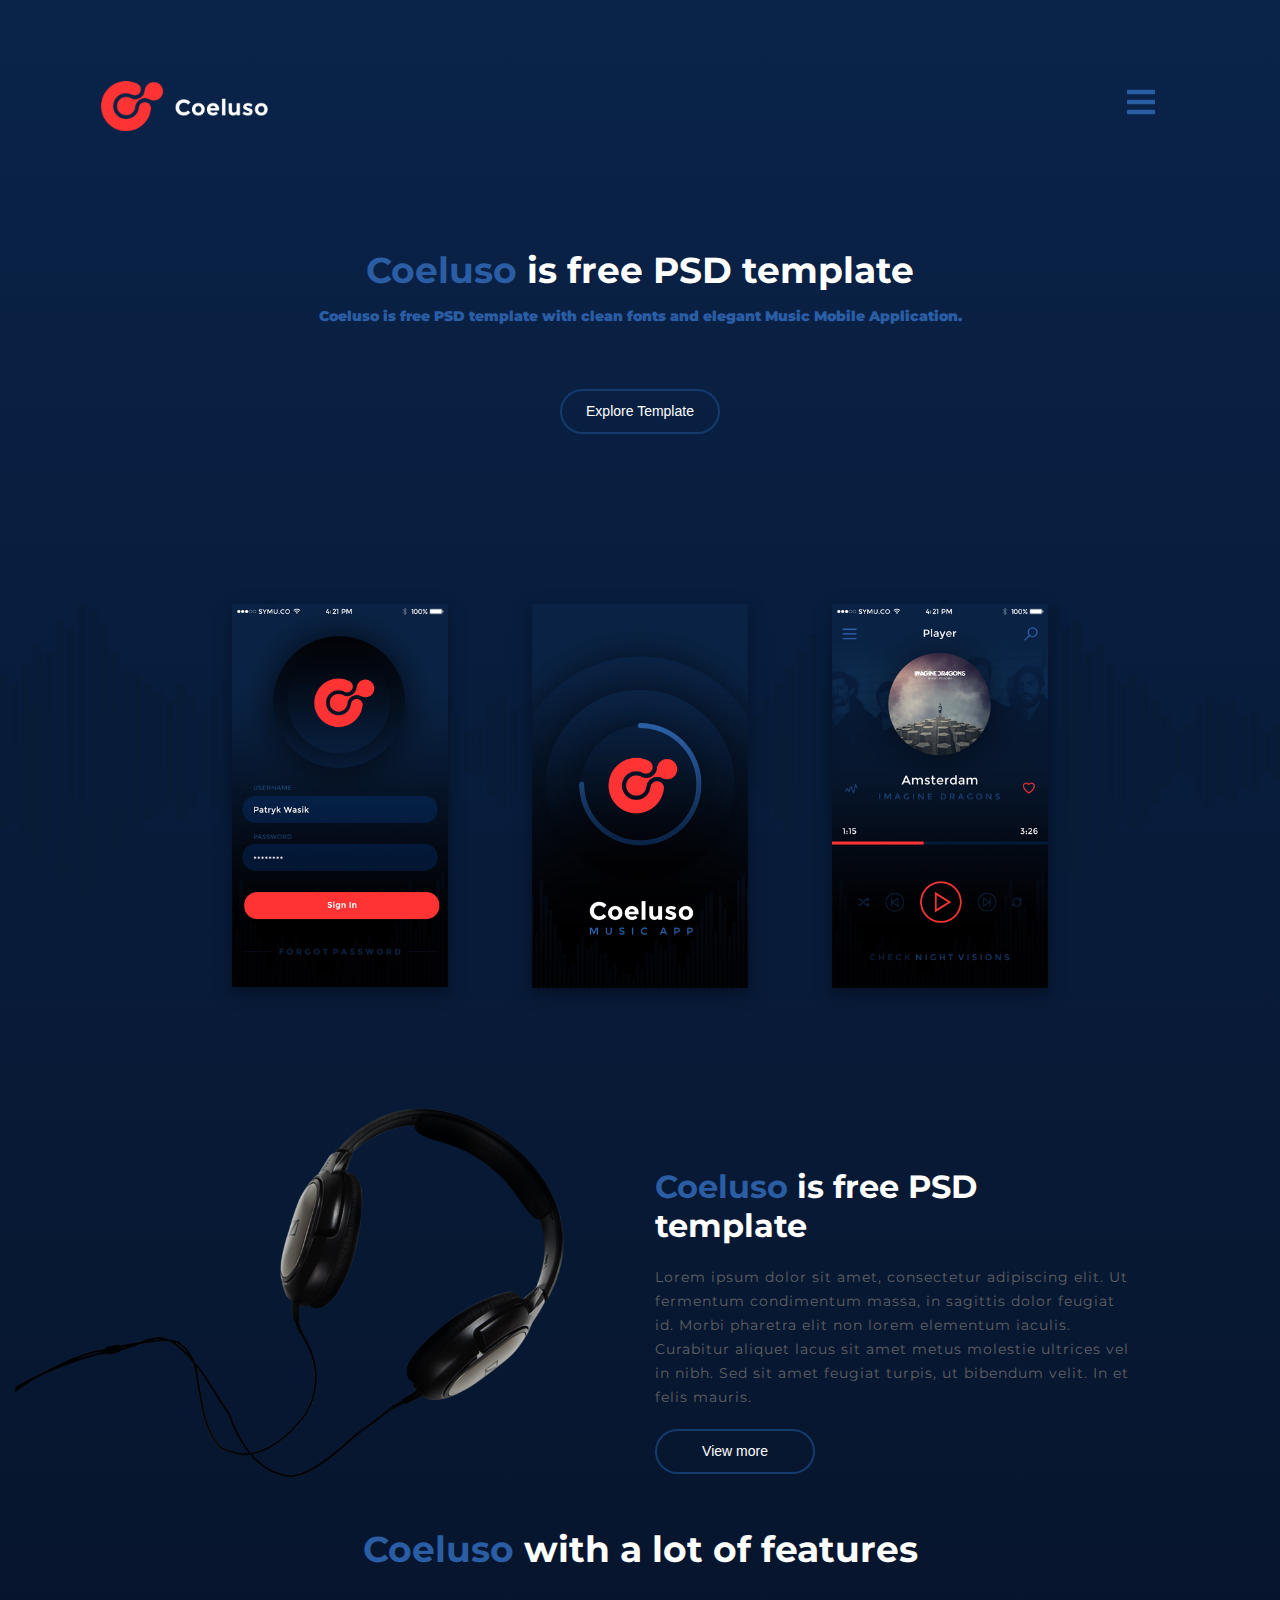
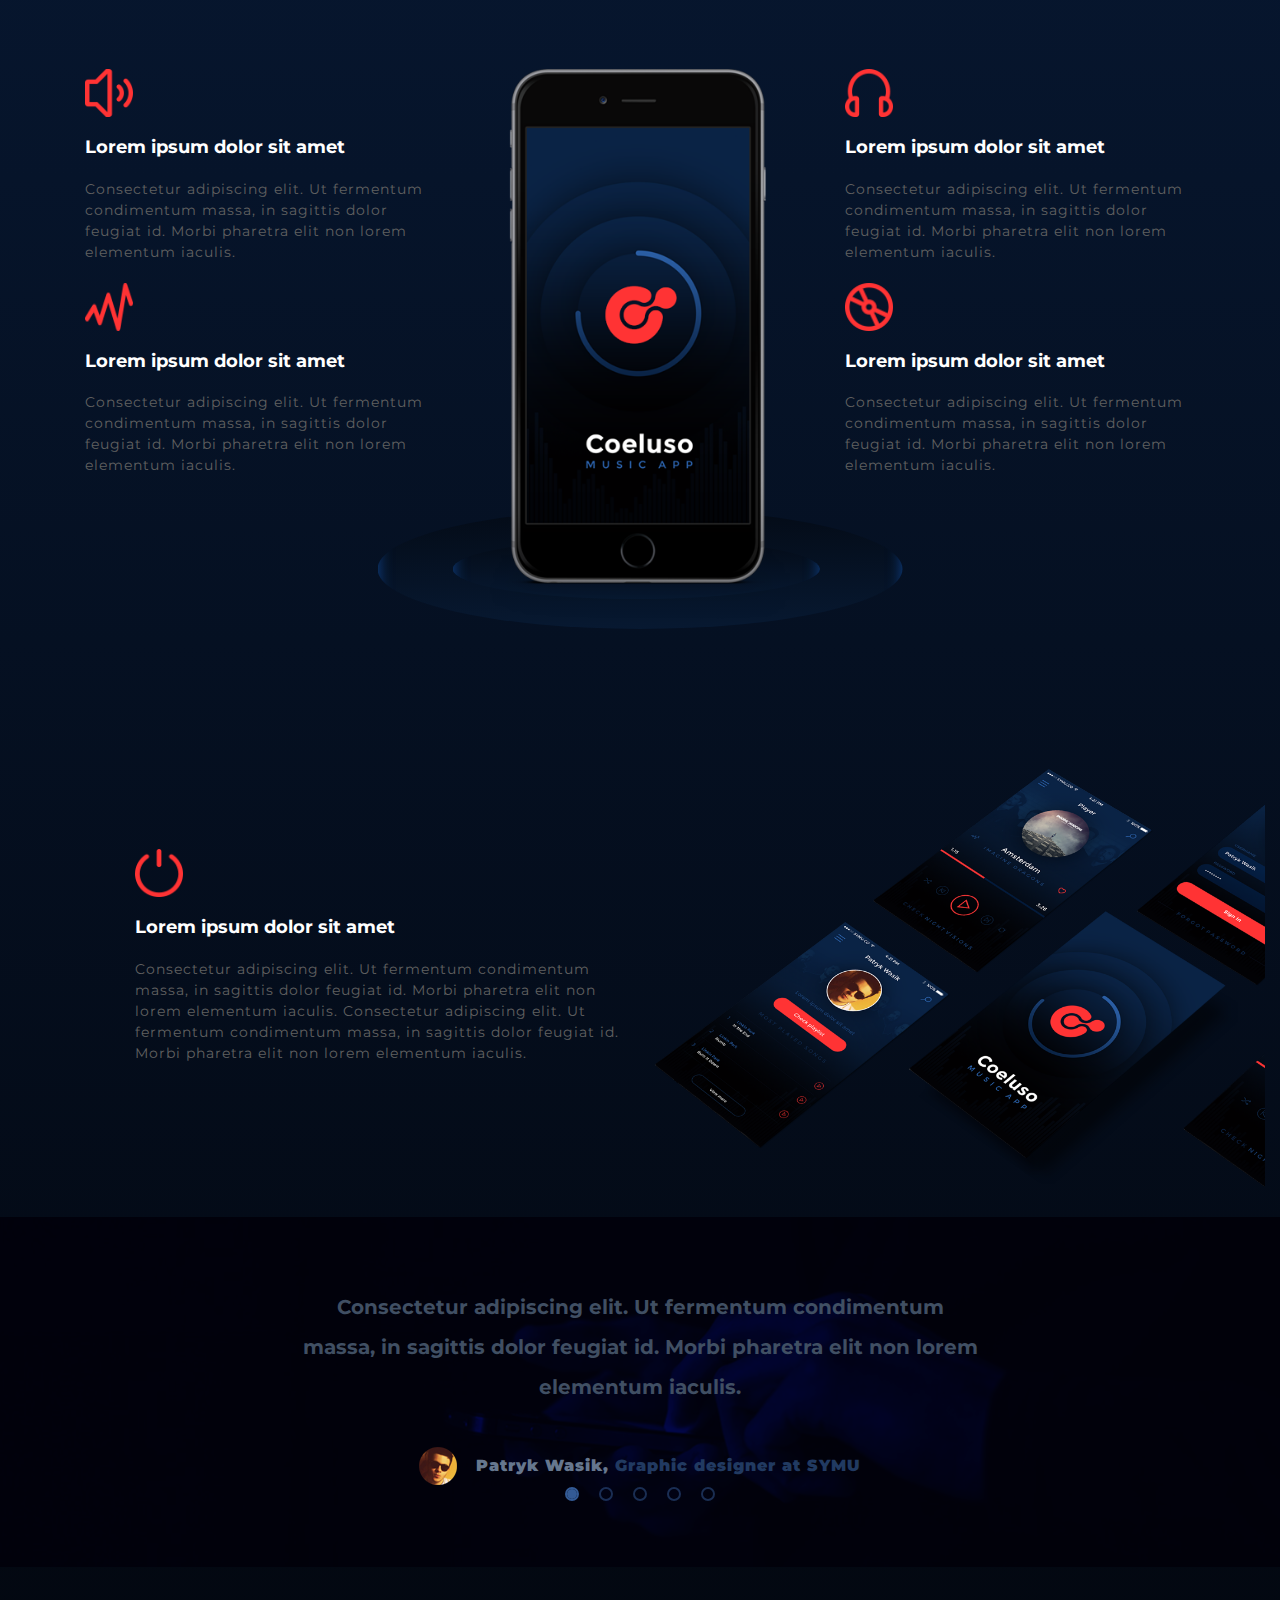
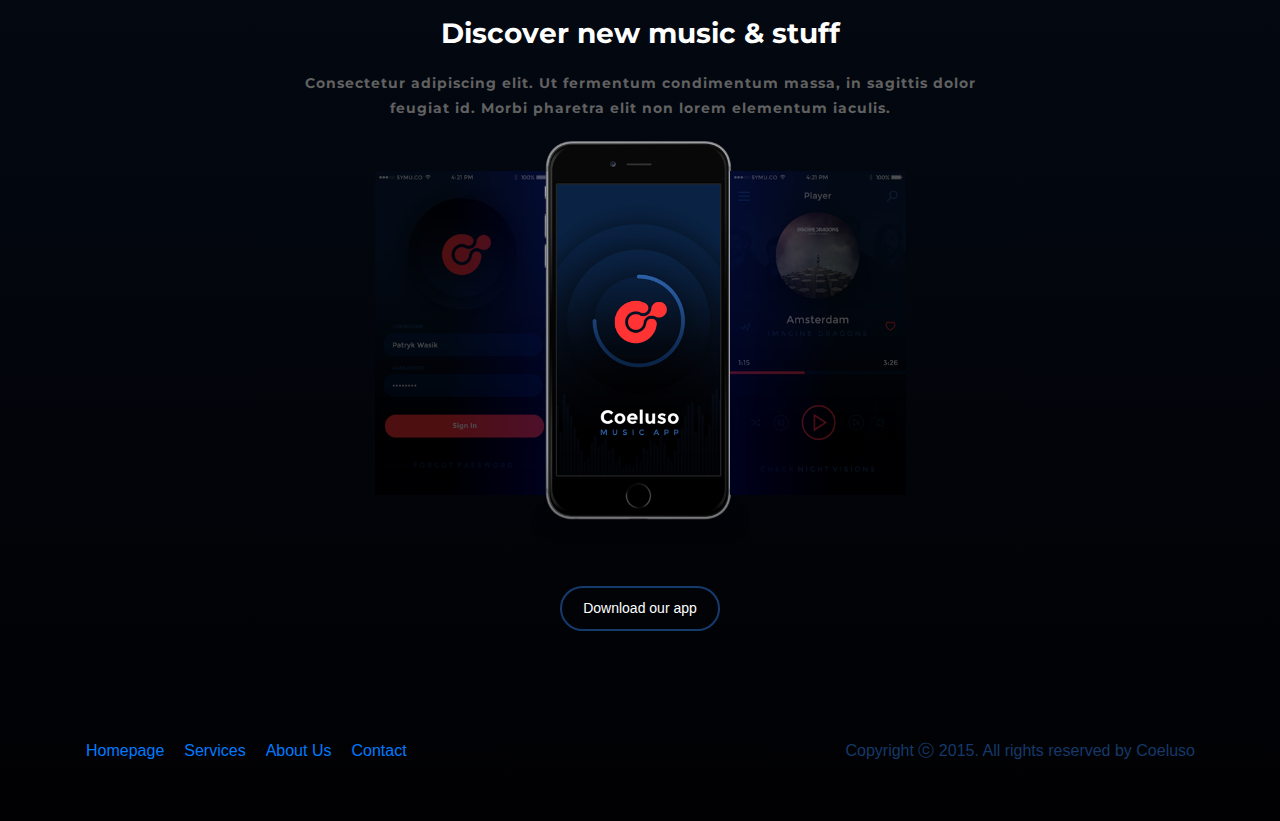
==== commit 1d5ef234: "Add files via upload" ====
--- a/exam1/index.html
+++ b/exam1/index.html
@@ -13,7 +13,7 @@
     <link rel="stylesheet" href="assets/css/all.min.css">
     <link rel="stylesheet" href="assets/css/style.css">
 
-    <title>Exam 1: PSD to Bootstrap</title>
+    <title>Bootstrap 4 </title>
 
 </head>
 
@@ -22,15 +22,28 @@
     <div class="top-bar">
         <div class="container">
             <div class="row align-items-center">
-                <div class="col-sm text-sm-left text-center">
-                    <img src="assets/images/coeluso_logo.png">
-                </div>
                 <div class="col-sm text-sm-right text-center">
-                    <div class="t-box">
-                        <p>
-                            <i class="fas fa-bars"></i>
-                        </p>
-                    </div>
+                    <nav class="navbar">
+                        <a class="navbar-brand" href="#"><img src="assets/images/coeluso_logo.png"></a>
+                        <button class="navbar-toggler" type="button" data-toggle="collapse" data-target="#navbarSupportedContent" aria-controls="navbarSupportedContent" aria-expanded="false" aria-label="Toggle navigation">
+                           
+                            <div class="t-box"><p><i class="fas fa-bars"></i></p></div>
+                        </button>
+
+                        <div class="collapse navbar-collapse" id="navbarSupportedContent">
+                            <ul class="navbar-nav mr-auto">
+                                <li class="nav-item active">
+                                    <a class="nav-link" href="#">Home <span class="sr-only">(current)</span></a>
+                                </li>
+                                <li class="nav-item">
+                                    <a class="nav-link" href="#">Link</a>
+                                </li>
+                                <li class="nav-item">
+                                    <a class="nav-link disabled" href="#">Disabled</a>
+                                </li>
+                            </ul>
+                        </div>
+                    </nav>
                 </div>
             </div>
         </div>
@@ -55,7 +68,6 @@
         <div class="musicbars">
             <img src="assets/images/screen_musicbars.png">
         </div>
-
         <div class="container">
             <div class="showcase1">
                 <div class="row">
@@ -82,6 +94,7 @@
 
     <!-- Features Section Starts -->
     <section id="features">
+       <div class="container-fluid">
         <div class="row">
             <div class="col-sm">
                 <div class="headphones">
@@ -102,6 +115,7 @@
                 </div>
             </div>
         </div>
+        </div>
         <div class="main-features">
             <div class="container">
                 <div class="title">
@@ -158,6 +172,7 @@
 
     <!-- Perspective Section Starts -->
     <section id="perspective">
+       <div class="container-fluid">
         <div class="row">
             <div class="col-sm">
                 <div class="ps">
@@ -171,6 +186,7 @@
                     <img src="assets/images/perspective_phones.png">
                 </div>
             </div>
+        </div>
         </div>
     </section>
     <!-- Perspective Section Ends -->
@@ -205,7 +221,7 @@
                 <div class="row">
                     <div class="col-sm-4">
                         <div class="img1">
-                        <img src="assets/images/download_phone1.png" style="opacity: 0.3">
+                            <img src="assets/images/download_phone1.png" style="opacity: 0.3">
                         </div>
                     </div>
                     <div class="col-sm-4">
@@ -213,7 +229,7 @@
                     </div>
                     <div class="col-sm-4">
                         <div class="img2">
-                        <img src="assets/images/download_phone2.png" style="opacity: 0.3">
+                            <img src="assets/images/download_phone2.png" style="opacity: 0.3">
                         </div>
                     </div>
                 </div>
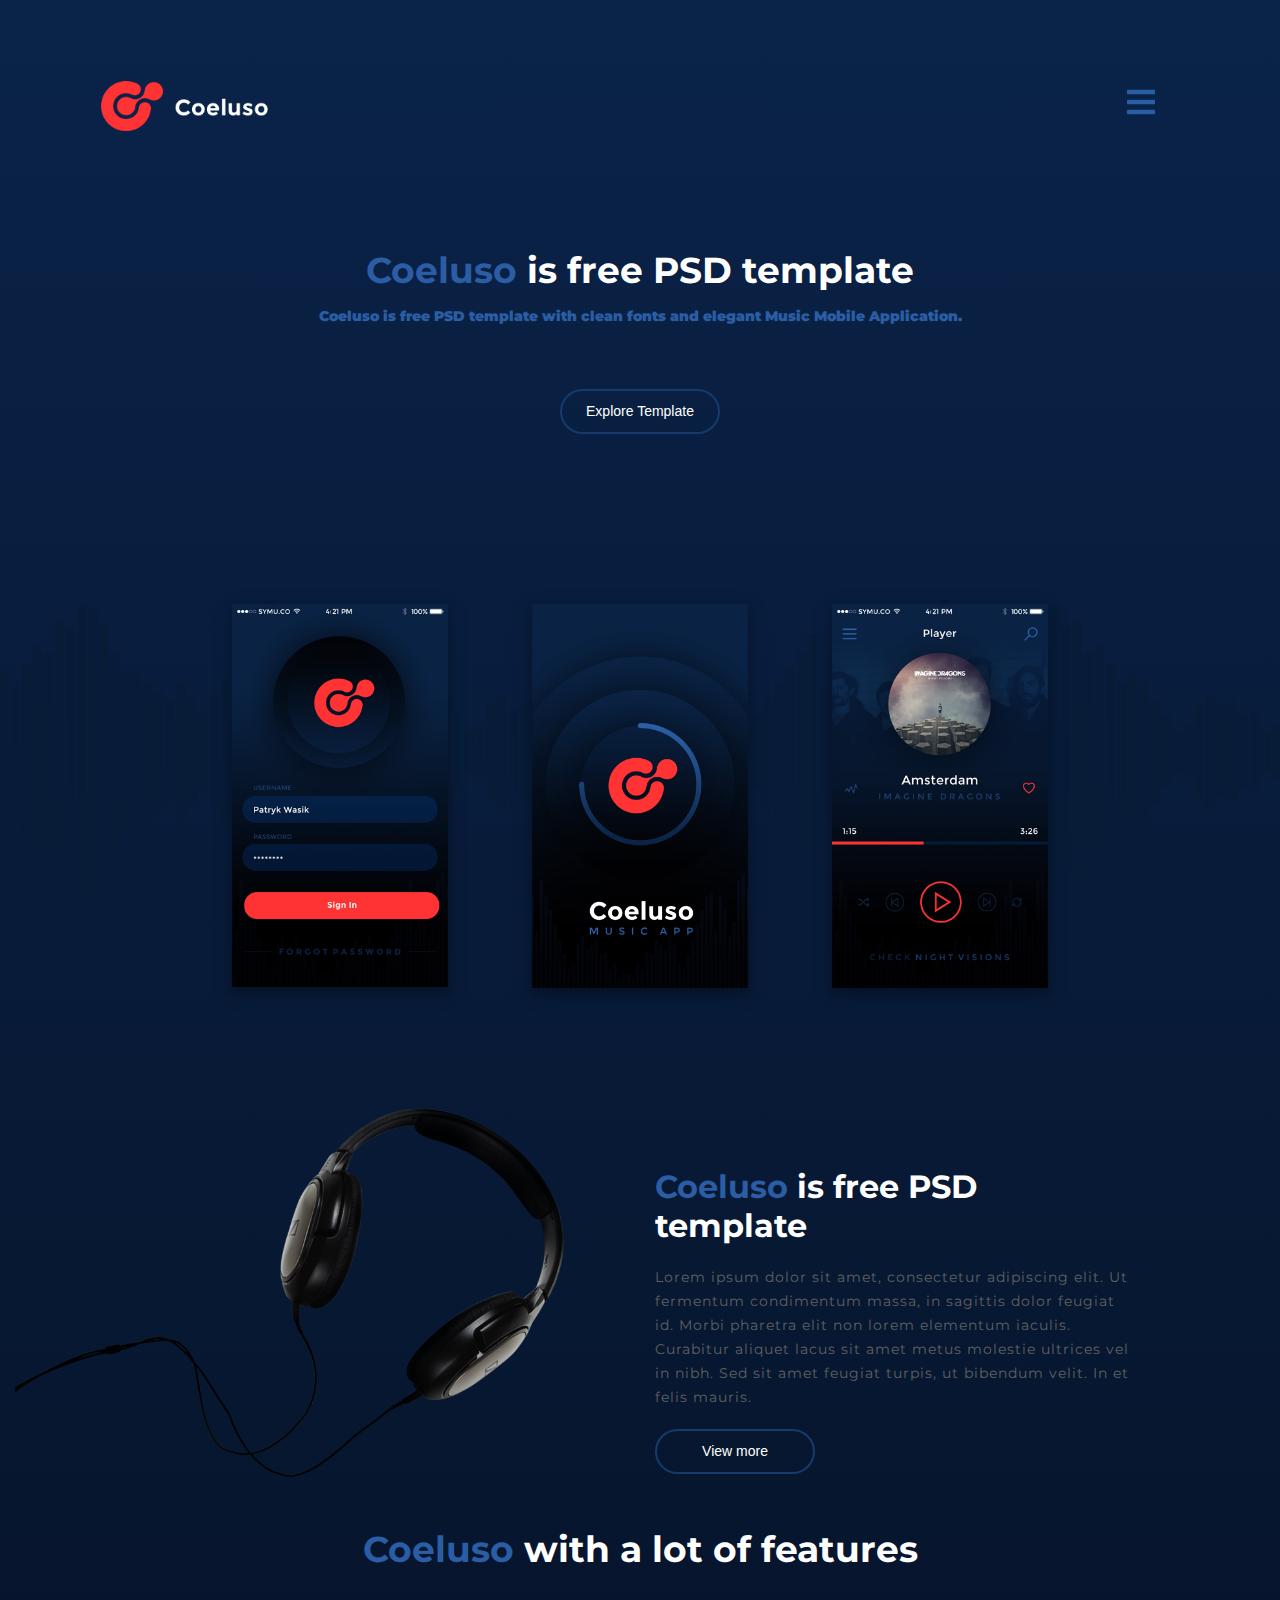
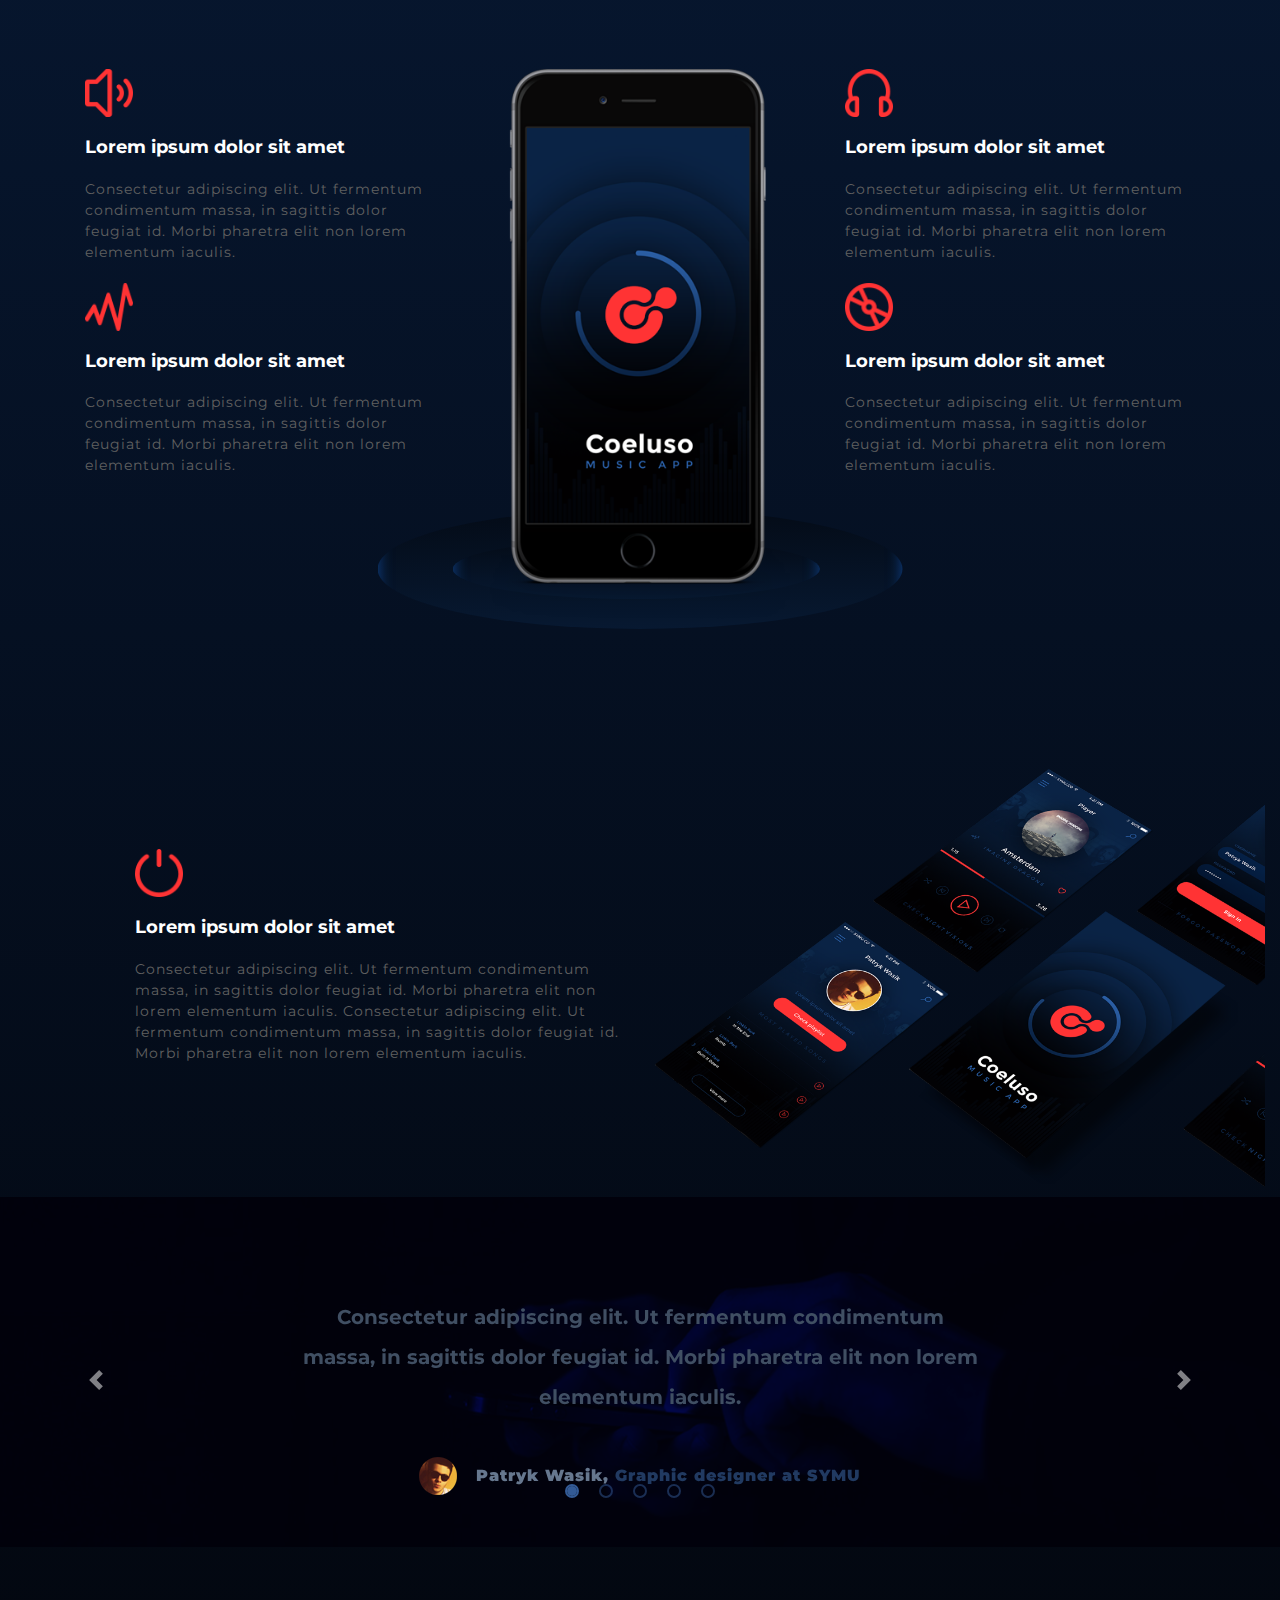
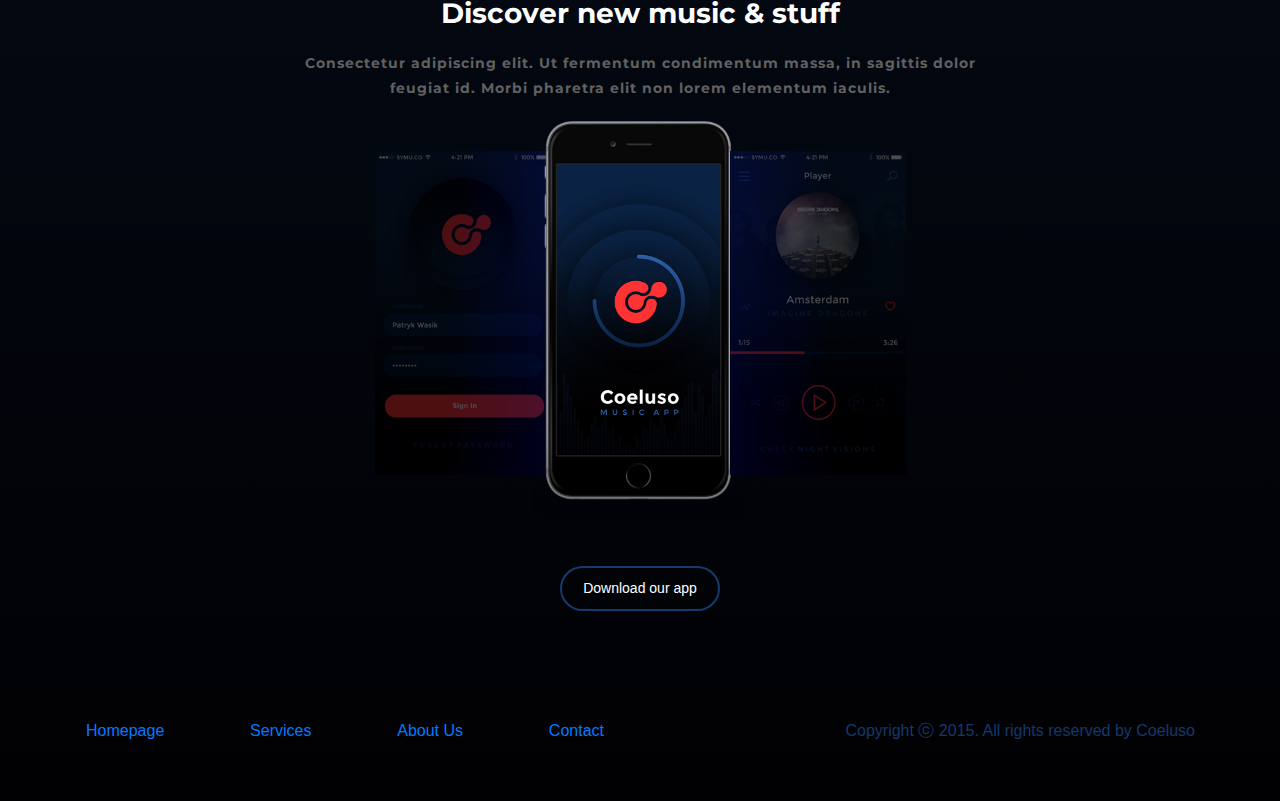
==== commit 8c6cd3c4: "Add files via upload" ====
--- a/exam1/index.html
+++ b/exam1/index.html
@@ -12,6 +12,7 @@
     <!-- Font Awesome CSS -->
     <link rel="stylesheet" href="assets/css/all.min.css">
     <link rel="stylesheet" href="assets/css/style.css">
+    <link rel="stylesheet" href="assets/css/media.css">
 
     <title>Bootstrap 4 </title>
 
@@ -22,7 +23,7 @@
     <div class="top-bar">
         <div class="container">
             <div class="row align-items-center">
-                <div class="col-sm text-sm-right text-center">
+                <div class="col-sm text-xl-right text-center">
                     <nav class="navbar">
                         <a class="navbar-brand" href="#"><img src="assets/images/coeluso_logo.png"></a>
                         <button class="navbar-toggler" type="button" data-toggle="collapse" data-target="#navbarSupportedContent" aria-controls="navbarSupportedContent" aria-expanded="false" aria-label="Toggle navigation">
@@ -36,10 +37,10 @@
                                     <a class="nav-link" href="#">Home <span class="sr-only">(current)</span></a>
                                 </li>
                                 <li class="nav-item">
-                                    <a class="nav-link" href="#">Link</a>
+                                    <a class="nav-link" href="#">History of Coeluso</a>
                                 </li>
                                 <li class="nav-item">
-                                    <a class="nav-link disabled" href="#">Disabled</a>
+                                    <a class="nav-link" href="#">About</a>
                                 </li>
                             </ul>
                         </div>
@@ -71,17 +72,17 @@
         <div class="container">
             <div class="showcase1">
                 <div class="row">
-                    <div class="col-sm">
+                    <div class="col">
                         <div class="showcase2">
                             <img src="assets/images/screen_img_1.png">
                         </div>
                     </div>
-                    <div class="col-sm">
+                    <div class="col">
                         <div class="showcase2">
                             <img src="assets/images/screen_img_2.png">
                         </div>
                     </div>
-                    <div class="col-sm">
+                    <div class="col">
                         <div class="showcase2">
                             <img src="assets/images/screen_img_3.png">
                         </div>
@@ -96,12 +97,12 @@
     <section id="features">
        <div class="container-fluid">
         <div class="row">
-            <div class="col-sm">
+            <div class="col-md-6">
                 <div class="headphones">
                     <img src="assets/images/headphones_img.png">
                 </div>
             </div>
-            <div class="col-sm-6">
+            <div class="col-md-6">
                 <div class="feature-title">
                     <h2>
                     <span class="text-blue">Coeluso</span> is free PSD template
@@ -124,21 +125,21 @@
                 </h2>
                 </div>
                 <div class="row">
-                    <div class="col-sm">
+                    <div class="col-sm-6 col-lg-4" >
                         <div class="fshow">
-                            <div class="fshow2">
+                            <div class="fshow2" id="fshowleft">
                                 <img src="assets/images/features_icon_speaker.png">
                                 <h5>Lorem ipsum dolor sit amet</h5>
                                 <p>Consectetur adipiscing elit. Ut fermentum condimentum massa, in sagittis dolor feugiat id. Morbi pharetra elit non lorem elementum iaculis. </p>
                             </div>
-                            <div class="fshow2">
+                            <div class="fshow2" id="fshowleft">
                                 <img src="assets/images/features_icon_activity.png">
                                 <h5>Lorem ipsum dolor sit amet</h5>
                                 <p>Consectetur adipiscing elit. Ut fermentum condimentum massa, in sagittis dolor feugiat id. Morbi pharetra elit non lorem elementum iaculis. </p>
                             </div>
                         </div>
                     </div>
-                    <div class="col-sm">
+                    <div class="col-md-4 d-none d-lg-block">
                         <div class="fshow">
                             <div class="phone-display">
                                 <img src="assets/images/features_phone.png">
@@ -150,14 +151,14 @@
                             </div>
                         </div>
                     </div>
-                    <div class="col-sm">
+                    <div class="col-sm-6 col-lg-4" >
                         <div class="fshow">
-                            <div class="fshow2">
+                            <div class="fshow2" id="fshowright">
                                 <img src="assets/images/features_icon_headphones.png">
                                 <h5>Lorem ipsum dolor sit amet</h5>
                                 <p>Consectetur adipiscing elit. Ut fermentum condimentum massa, in sagittis dolor feugiat id. Morbi pharetra elit non lorem elementum iaculis. </p>
                             </div>
-                            <div class="fshow2">
+                            <div class="fshow2" id="fshowright">
                                 <img src="assets/images/features_icon_cd.png">
                                 <h5>Lorem ipsum dolor sit amet</h5>
                                 <p>Consectetur adipiscing elit. Ut fermentum condimentum massa, in sagittis dolor feugiat id. Morbi pharetra elit non lorem elementum iaculis. </p>
@@ -192,21 +193,72 @@
     <!-- Perspective Section Ends -->
 
     <!-- Opinions Section Starts -->
-    <section id="opinions">
-        <div class="review">
+    <section id="opinions" >
+       <div id = "carousel" class="carousel slide" data-ride="carousel">
+        
+        <ol class="carousel-indicators ">
+            <li data-target="#carousel" data-slide-to="0" class="active"></li>
+            <li data-target="#carousel" data-slide-to="1"></li>
+            <li data-target="#carousel" data-slide-to="2"></li>
+            <li data-target="#carousel" data-slide-to="3"></li>
+            <li data-target="#carousel" data-slide-to="4"></li>
+        </ol>
+        <div class="carousel-inner">
+    <div class="carousel-item active">
+      <div class="review">
             <h5>
                Consectetur adipiscing elit. Ut fermentum condimentum massa, in sagittis dolor feugiat id. Morbi pharetra elit non lorem elementum iaculis. 
            </h5>
             <img src="assets/images/opinion_portrait.png">
             <p>Patryk Wasik, <span>Graphic designer at SYMU</span></p>
         </div>
-        <ol class="carousel-indicators ">
-            <li data-target="#myCarousel" data-slide-to="0" class="active"></li>
-            <li data-target="#myCarousel" data-slide-to="1"></li>
-            <li data-target="#myCarousel" data-slide-to="2"></li>
-            <li data-target="#myCarousel" data-slide-to="3"></li>
-            <li data-target="#myCarousel" data-slide-to="4"></li>
-        </ol>
+    </div>
+    <div class="carousel-item">
+      <div class="review">
+            <h5>
+               Consectetur adipiscing elit. Ut fermentum condimentum massa, in sagittis dolor feugiat id. Morbi pharetra elit non lorem elementum iaculis. 
+           </h5>
+            <img src="assets/images/opinion_portrait.png">
+            <p>Lauriam Blade, <span>Web designer at FCB</span></p>
+        </div>
+    </div>
+    <div class="carousel-item">
+      <div class="review">
+            <h5>
+               Consectetur adipiscing elit. Ut fermentum condimentum massa, in sagittis dolor feugiat id. Morbi pharetra elit non lorem elementum iaculis. 
+           </h5>
+            <img src="assets/images/opinion_portrait.png">
+            <p>Ali Blake, <span>App Tester at VNC</span></p>
+        </div>
+    </div>
+    <div class="carousel-item">
+      <div class="review">
+            <h5>
+               Consectetur adipiscing elit. Ut fermentum condimentum massa, in sagittis dolor feugiat id. Morbi pharetra elit non lorem elementum iaculis. 
+           </h5>
+            <img src="assets/images/opinion_portrait.png">
+            <p>Oli Davis, <span>Commentator at WrestleTalk</span></p>
+        </div>
+    </div>
+    <div class="carousel-item">
+      <div class="review">
+            <h5>
+               Consectetur adipiscing elit. Ut fermentum condimentum massa, in sagittis dolor feugiat id. Morbi pharetra elit non lorem elementum iaculis. 
+           </h5>
+            <img src="assets/images/opinion_portrait.png">
+            <p>Seth Green, <span>Midfielder at FC Karwan Bazar</span></p>
+        </div>
+    </div>
+  </div>
+  <a class="carousel-control-prev" href="#carousel" role="button" data-slide="prev">
+    <span class="carousel-control-prev-icon" aria-hidden="true"></span>
+    <span class="sr-only">Previous</span>
+  </a>
+  <a class="carousel-control-next" href="#carousel" role="button" data-slide="next">
+    <span class="carousel-control-next-icon" aria-hidden="true"></span>
+    <span class="sr-only">Next</span>
+  </a>
+   </div>
     </section>
     <!-- Opinions Section Ends -->
 
@@ -219,15 +271,15 @@
             <p><strong>Consectetur adipiscing elit. Ut fermentum condimentum massa, in sagittis dolor feugiat id. Morbi pharetra elit non lorem elementum iaculis. </strong></p>
             <div class="mob-show-2">
                 <div class="row">
-                    <div class="col-sm-4">
+                    <div class="col-4">
                         <div class="img1">
                             <img src="assets/images/download_phone1.png" style="opacity: 0.3">
                         </div>
                     </div>
-                    <div class="col-sm-4">
+                    <div class="col-4">
                         <img src="assets/images/download_phone.png" style="z-index: 1">
                     </div>
-                    <div class="col-sm-4">
+                    <div class="col-4">
                         <div class="img2">
                             <img src="assets/images/download_phone2.png" style="opacity: 0.3">
                         </div>
@@ -242,16 +294,16 @@
     <!-- Download Section Ends -->
 
     <!-- Footer Section Starts -->
-    <section id="footer" class="carousel slide">
+    <section id="footer">
         <div class="container">
             <div class="row align-items-center">
-                <div class="navbar">
+                <div class="col-sm-12 col-md-12 col-lg-6 col-xl-6 navbar text-sm-center">
                     <a href="#home">Homepage</a>
                     <a href="#news">Services</a>
                     <a href="#contact">About Us</a>
                     <a href="#contact">Contact</a>
                 </div>
-                <div class="col-sm text-sm-right text-center">
+                <div class="col-sm-12 col-lg-6 col-xl-6 text-lg-right text-center">
                     Copyright ⓒ 2015. All rights reserved by Coeluso
                 </div>
             </div>
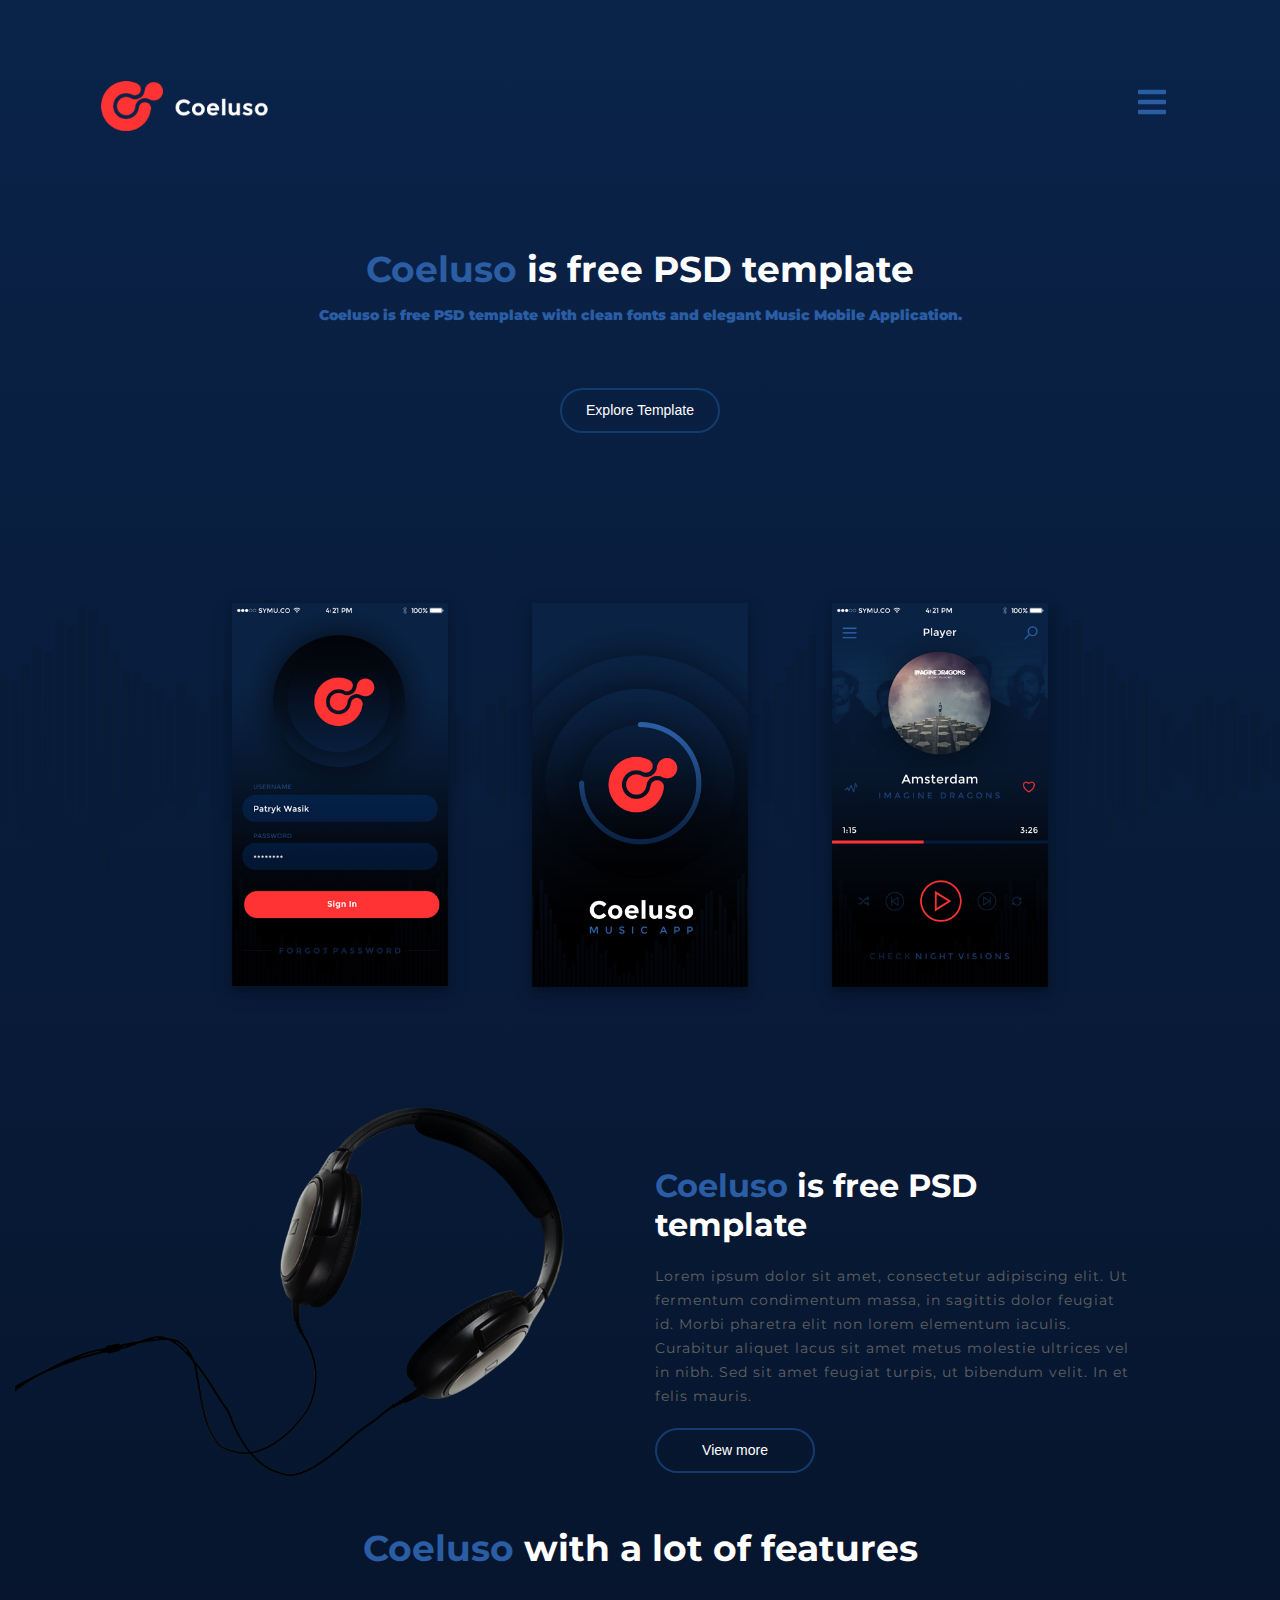
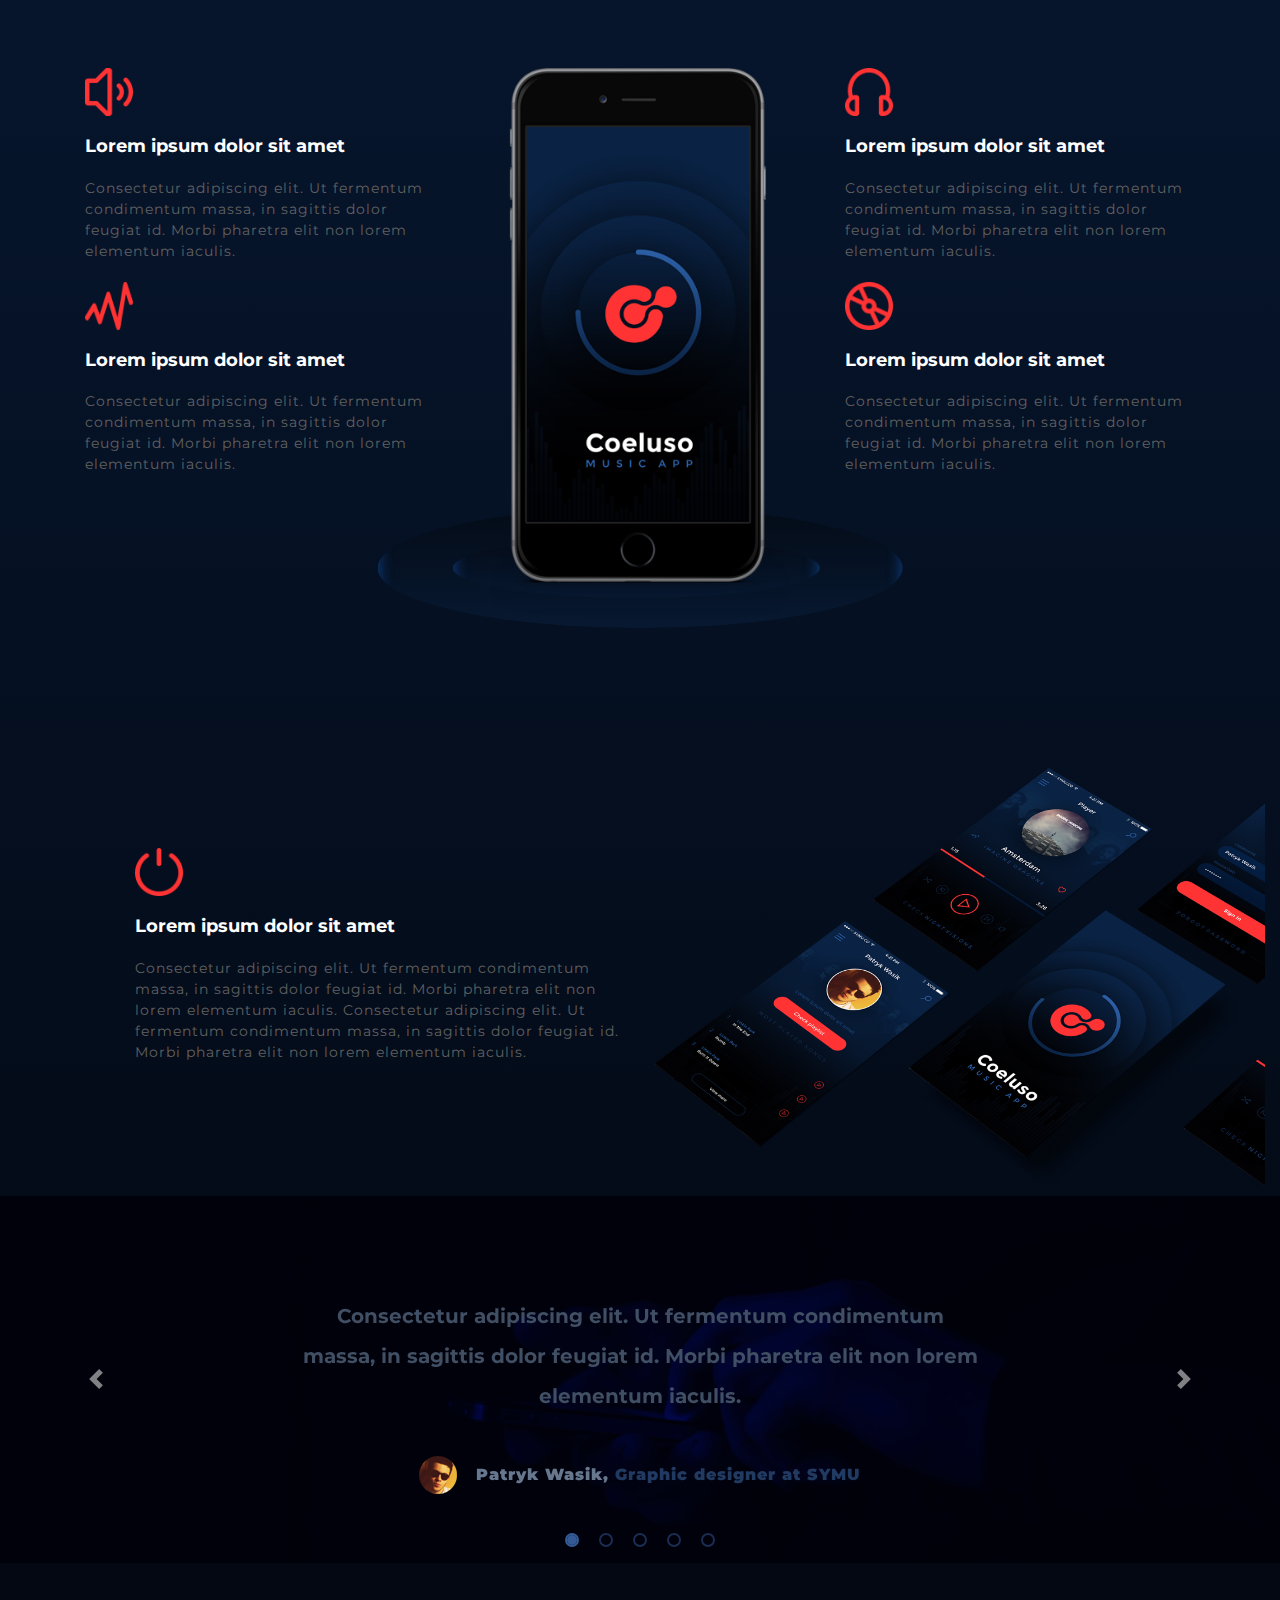
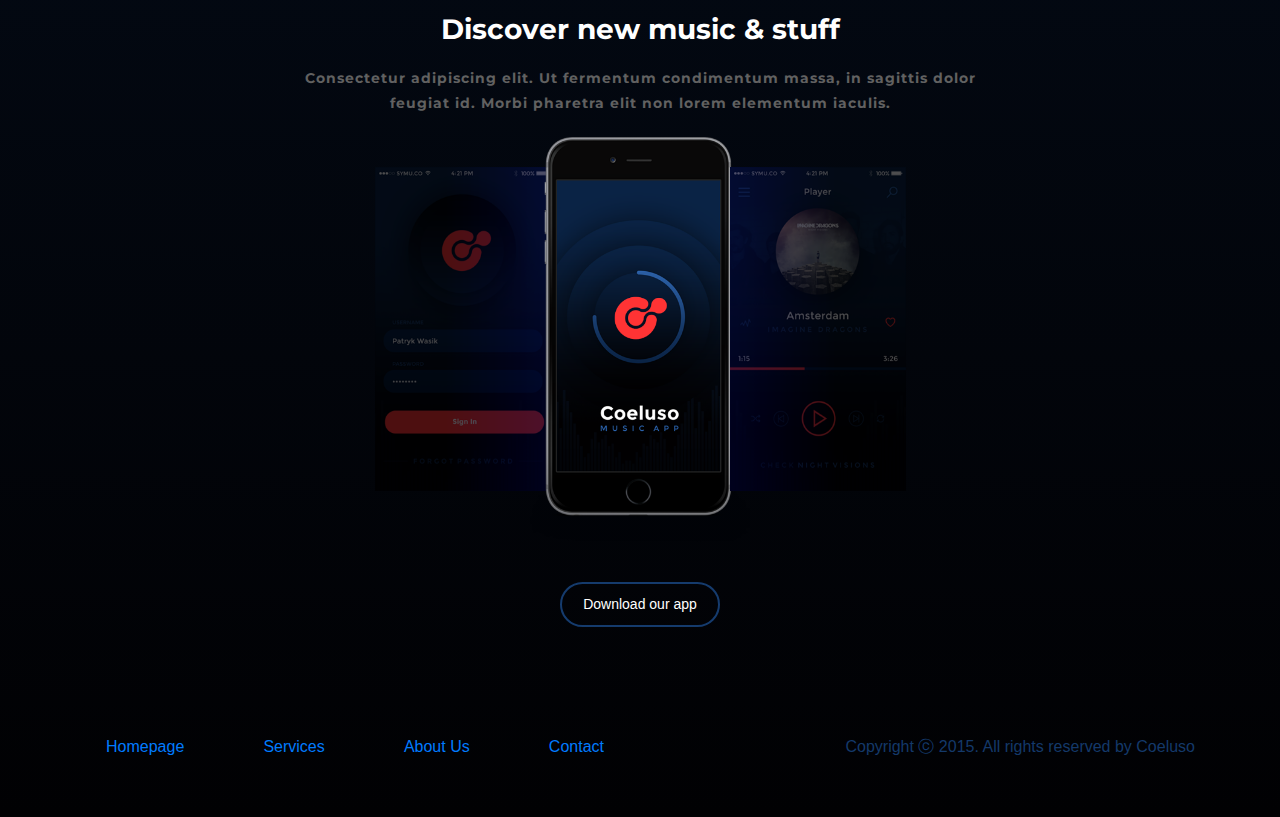
==== commit ef00641a: "Minor changes to the index file" ====
--- a/exam1/index.html
+++ b/exam1/index.html
@@ -23,7 +23,7 @@
     <div class="top-bar">
         <div class="container">
             <div class="row align-items-center">
-                <div class="col-sm text-xl-right text-center">
+                <div class="col-sm text-lg-right text-center">
                     <nav class="navbar">
                         <a class="navbar-brand" href="#"><img src="assets/images/coeluso_logo.png"></a>
                         <button class="navbar-toggler" type="button" data-toggle="collapse" data-target="#navbarSupportedContent" aria-controls="navbarSupportedContent" aria-expanded="false" aria-label="Toggle navigation">
--- a/exam1/assets/css/style.css
+++ b/exam1/assets/css/style.css
@@ -71,8 +71,6 @@
     height: 50px;
 }
 .top-bar .t-box {
-    width: 50px;
-    height: 50px;
     display: inline-block;
     margin-top: 10px;
 }
@@ -256,7 +254,7 @@
     margin-top: 10px;
     margin-bottom: 10px;
     background-image: url(../images/opinion_back.png);
-    height: 350px;
+    min-height: 350px;
     width: 100%;
     background-position: center center;
     background-repeat: no-repeat;
@@ -296,9 +294,7 @@
 .review .identity {
     display: inline-block;
 }
-.carousel-indicators {
-    bottom: 50px;
-}
+
 .carousel-indicators li {
     width: 10px;
     height: 10px;
@@ -387,6 +383,7 @@
     font-weight: 400;
 }
 #footer a {
+    margin-left: 20px;
     margin-right: 20px;
     font-weight: 500;
 }
@@ -396,4 +393,4 @@
     font-weight: 500;
 }
 
-/* Footer CSS End */
+/* Footer CSS End */--- a/exam1/assets/css/media.css
+++ b/exam1/assets/css/media.css
@@ -0,0 +1,1021 @@
+/* Extra small devices (portrait phones, less than 576px) */
+
+@media (max-width: 575.98px) {
+    /* Modded Default CSS Start */
+    
+    /* Modded Default CSS End */
+    
+    /* Modded Top-Bar CSS Start */
+    .top-bar {
+        padding-top: 00px;
+        background-image: linear-gradient(to bottom right, #010103, #0a2345);
+    }
+    .top-bar img {
+        width: auto;
+        height: 40px;
+    }
+    .top-bar .t-box {
+        display: inline-block;
+        margin-top: 20px;
+    }
+    .t-box p {
+        color: #2a5ea4;
+        font-size: 2rem;
+        text-align: center;
+    }
+    .t-box p:hover {
+        color: #2a5ea4;
+    }
+    /* Modded Top-Bar CSS End */
+    /* Modded Header CSS Start */
+    #header {
+        margin-top: 60px;
+    }
+    #header h2 {
+        margin-bottom: 16px;
+        line-height: 48px;
+    }
+    #header h5 {
+        padding-left: 40px;
+        padding-right: 40px;
+        margin-bottom: 24px;
+        line-height: 24px;
+    }
+    #header .showcase1 {
+        margin-left: 30px;
+        margin-right: 30px;
+        margin-top: 20px;
+    }
+    #header .showcase2 {
+        text-align: center;
+        padding-top: 20px;
+        padding-bottom: 20px;
+        margin-top:0;
+    }
+    #header .musicbars {
+        position: absolute;
+        top: 550px;
+    }
+    .musicbars img {
+        width: 100%;
+        transform: scaleY(1);
+        background-blend-mode: darken;
+    }
+    .showcase2 img {
+        width: 100%;
+        height: 100%;
+        transform-origin: center;
+        transition: all .3s;
+        box-shadow: 0 4px 8px 0 rgba(0, 0, 0, 0.2), 0 6px 20px 0 rgba(0, 0, 0, 0.19);
+    }
+    .showcase2 img:hover {
+        transform: scale(1);
+        box-shadow: 0 4px 8px 0 rgba(0, 0, 0, 0.2), 0 6px 20px 0 rgba(0, 0, 0, 0.19);
+    }
+    /* Modded Header CSS End */
+    /* Modded Features CSS Start */
+    #features {
+        margin-top: 100px;
+        margin-bottom: 100px;
+    }
+    #features .headphones img {
+        height: 100%;
+        width: 100%;
+    }
+    #features .feature-title {
+        text-align: center;
+        margin-top: 40px;
+        margin-right: 0;
+    }
+    .feature-title p {
+        margin-top: 20px;
+        margin-bottom: 20px;
+        font-size: 14px;
+        line-height: 24px;
+    }
+    #features .main-features {
+        margin-top: 40px;
+        padding-top: 20px;
+        margin-bottom: 50px;
+        padding-bottom: 0px;
+    }
+    .main-features .fshow {
+        margin-top: 0px;
+        width: 100%;
+        margin-bottom: 0px;
+        text-align: center;
+    }
+    .fshow .phone-display {
+        text-align: center;
+        position: relative;
+        display: none;
+    }
+    .fshow .phone-display img {
+        width: 300px;
+        height: 550px;
+        z-index: 1;
+    }
+    .phone-display .out-eclipse {
+        position: absolute;
+        clip-path: ellipse(50% 20% at 50% 50%);
+        height: 200px;
+        width: 100%;
+        background-image: linear-gradient(#010103, #0a2345);
+        bottom: -50px;
+        transform: scale(1.5);
+        z-index: -1;
+        box-shadow: inset 0 0 10px #114996;
+    }
+    .phone-display .in-eclipse {
+        position: absolute;
+        clip-path: ellipse(50% 20% at 50% 50%);
+        height: 100px;
+        width: 70%;
+        background-image: linear-gradient(#010103, #0a2345);
+        bottom: 50px;
+        z-index: -2;
+        text-align: center;
+        left: 50px;
+        box-shadow: inset 0 0 10px #114996;
+    }
+    .fshow .fshow2 {
+        margin-top: 10px;
+        margin-bottom: 10px;
+    }
+    .fshow2 img {
+        width: 48px;
+        height: 48px;
+    }
+    .fshow2 h5 {
+        color: white;
+        margin-top: 20px;
+        margin-bottom: 20px;
+        font-size: 18px;
+    }
+    .fshow2 p {
+        margin-top: 20px;
+        margin-bottom: 20px;
+        font-size: 14px;
+    }
+    /* Modded Features CSS End */
+    /* Modded Perspective CSS Start */
+    #perspective .ps {
+        margin-left: 0px;
+        text-align: center;
+    }
+    .ps {
+        margin-top: 0px;
+        margin-bottom: 80px;
+    }
+    .ps img {
+        width: 48px;
+        height: 48px;
+    }
+    .ps h5 {
+        color: white;
+        margin-top: 20px;
+        margin-bottom: 20px;
+        font-size: 18px;
+    }
+    .ps p {
+        margin-top: 20px;
+        margin-bottom: 20px;
+        font-size: 14px;
+    }
+    #perspective .mob-show img {
+        height: 100%;
+        width: 100%;
+    }
+    /* Modded Perspective CSS End */
+    /* Modded Opinions CSS Start */
+    #opinions {
+        margin-top: 10px;
+        margin-bottom: 10px;
+        background-image: url(../images/opinion_back.png);
+        height: 300px;
+        width: 100%;
+        background-position: center center;
+        background-repeat: no-repeat;
+        background-size: cover;
+        background-color: #02074d;
+        background-blend-mode: multiply;
+        position: relative;
+    }
+    #opinions .review {
+        padding-top: 50px;
+        padding-bottom: 30px;
+        margin-top: 10px;
+        margin-bottom: 30px;
+        text-align: center;
+        margin-left: 20px;
+        margin-right: 20px;
+    }
+    .review h5 {
+        color: #404f63;
+        line-height: 2;
+        margin-bottom: 20px;
+        font-size: 18px;
+        margin-left: 4px;
+        margin-right: 4px;
+    }
+    .review img {
+        display: inline-block;
+        margin-right: 15px;
+    }
+    .review p {
+        display: inline-block;
+        margin-top: 2px;
+        color: #66778e;
+        font-weight: 900;
+        justify-content: center;
+    }
+    .review span {
+        color: #213a61;
+    }
+    .review .identity {
+        display: inline-block;
+    }
+    .carousel-indicators li {
+        width: 10px;
+        height: 10px;
+        border-radius: 100%;
+        border: 2px solid #335a95;
+        margin-left: 10px;
+        margin-right: 10px;
+        background-color: transparent;
+    }
+    .carousel-indicators .active {
+        width: 10px;
+        height: 10px;
+        border-radius: 100%;
+        margin-left: 10px;
+        margin-right: 10px;
+        background-color: #335a95;
+    }
+    
+    .carousel-control-next, .carousel-control-prev{
+        display: none;
+    }
+    /* Modded Opinions CSS End */
+    
+    /* Modded Download CSS Start */
+    #download {
+        margin-top: 50px;
+        margin-bottom: 50px;
+        padding-bottom: 30px;
+    }
+    #download .title {
+        margin-left: 0px;
+        margin-right: 0px;
+        padding-left: 100px;
+        padding-right: 100px;
+        padding-bottom: 20px;
+    }
+    #download .title p {
+        font-size: 14px;
+    }
+    #download .title .mob-show-2 {
+        padding-top: 20px;
+        padding-bottom: 20px;
+    }
+    #download .title .mob-show-2 img {
+        width: 100%;
+        height: 100%;
+        transform-origin: center;
+    }
+    #download .title .mob-show-2 .img1 {
+        background-image: linear-gradient(-90deg, #0a2345, #010103 60%);
+        background-blend-mode: darken;
+        height: 80%;
+        width: 80%;
+        margin-top: 10px;
+        margin-left: 50px;
+        z-index: -1;
+        background-position: center center;
+        background-repeat: no-repeat;
+        background-size: cover;
+        background-color: #02074d;
+        background-blend-mode: overlay;
+    }
+    #download .title .mob-show-2 .img2 {
+        background-image: linear-gradient(90deg, #0a2345, #010103 60%);
+        background-blend-mode: darken;
+        height: 80%;
+        width: 80%;
+        margin-top: 10px;
+        margin-left: -36px;
+        z-index: -1;
+        background-position: center center;
+        background-repeat: no-repeat;
+        background-size: cover;
+        background-color: #02074d;
+        background-blend-mode: overlay;
+    }
+    /* Modded Download CSS End */
+    /* Modded Footer CSS Start */
+    #footer {
+        margin-top: 20px;
+        margin-bottom: 50px;
+        color: #14396a;
+        font-weight: 400;
+        text-align:center;
+    }
+    #footer .navbar{
+        text-align: center;
+        display: inline-block;
+        list-style-type: none;
+        justify-content: center;
+        
+    }
+    #footer a {
+        margin-left: 20px;
+        margin-right: 20px;
+        font-weight: 500;
+        text-align:center;
+        display: inline-block;
+    }
+    #footer a:hover {
+        color: white;
+        text-decoration-line: none;
+        font-weight: 500;
+    }
+    
+    /* Modded Footer CSS End */
+}
+
+
+
+
+/* Small devices (landscape phones, 576px and above) */
+
+@media (min-width: 576px) and (max-width: 767.98px) {
+    body {
+        background-image: linear-gradient(#0a2349, #010103);
+    }
+    
+    /* Modded Top-Bar CSS Start */
+    .top-bar {
+        padding-top: 00px;
+        background-image: linear-gradient(to bottom right, #010103, #0a2345);
+    }
+    /* Modded Top-Bar CSS End */
+    /* Modded Header CSS Start */
+    #header {
+        margin-top: 60px;
+    }
+    #header h2 {
+        margin-bottom: 16px;
+        line-height: 48px;
+    }
+    #header h5 {
+        padding-left: 40px;
+        padding-right: 40px;
+        margin-bottom: 24px;
+        line-height: 24px;
+    }
+    #header .showcase1 {
+        margin-left: 30px;
+        margin-right: 30px;
+        margin-top: 20px;
+    }
+    #header .showcase2 {
+        text-align: center;
+        padding-top: 20px;
+        padding-bottom: 20px;
+        margin-top:0;
+    }
+    #header .musicbars {
+        position: absolute;
+        top: 550px;
+    }
+    .musicbars img {
+        width: 100%;
+        transform: scaleY(1);
+        background-blend-mode: darken;
+    }
+    .showcase2 img {
+        width: 100%;
+        height: 100%;
+        transform-origin: center;
+        transition: all .3s;
+        box-shadow: 0 4px 8px 0 rgba(0, 0, 0, 0.2), 0 6px 20px 0 rgba(0, 0, 0, 0.19);
+    }
+    .showcase2 img:hover {
+        transform: scale(1);
+        box-shadow: 0 4px 8px 0 rgba(0, 0, 0, 0.2), 0 6px 20px 0 rgba(0, 0, 0, 0.19);
+    }
+    /* Modded Header CSS End */
+    
+    /* Modded Features CSS Start */
+    #features {
+        margin-top: 100px;
+        margin-bottom: 100px;
+    }
+    #features .headphones img {
+        height: 100%;
+        width: 100%;
+    }
+    #features .feature-title {
+        text-align: center;
+        margin-top: 40px;
+        margin-right: 0;
+    }
+    .feature-title p {
+        margin-top: 20px;
+        margin-bottom: 20px;
+        margin-left: 40px;
+        margin-right: 40px;
+        font-size: 14px;
+        line-height: 24px;
+    }
+    #features .main-features {
+        margin-top: 40px;
+        padding-top: 20px;
+        margin-bottom: 50px;
+        padding-bottom: 0px;
+    }
+    .main-features .fshow {
+        margin-top: 20px;
+        width: 100%;
+        margin-bottom: 0px;
+        text-align: center;
+    }
+    .fshow .phone-display {
+        text-align: center;
+        position: relative;
+        display: none;
+    }
+    .fshow .phone-display img {
+        width: 300px;
+        height: 550px;
+        z-index: 1;
+    }
+    .phone-display .out-eclipse {
+        position: absolute;
+        clip-path: ellipse(50% 20% at 50% 50%);
+        height: 200px;
+        width: 100%;
+        background-image: linear-gradient(#010103, #0a2345);
+        bottom: -50px;
+        transform: scale(1.5);
+        z-index: -1;
+        box-shadow: inset 0 0 10px #114996;
+    }
+    .phone-display .in-eclipse {
+        position: absolute;
+        clip-path: ellipse(50% 20% at 50% 50%);
+        height: 100px;
+        width: 70%;
+        background-image: linear-gradient(#010103, #0a2345);
+        bottom: 50px;
+        z-index: -2;
+        text-align: center;
+        left: 50px;
+        box-shadow: inset 0 0 10px #114996;
+    }
+    .fshow .fshow2 {
+        margin-top: 10px;
+        margin-bottom: 10px;
+    }
+    #fshowleft{
+        text-align: left;
+    }
+    #fshowright{
+        text-align: left;
+    }
+    .fshow2 img {
+        width: 48px;
+        height: 48px;
+    }
+    .fshow2 h5 {
+        color: white;
+        margin-top: 20px;
+        margin-bottom: 20px;
+        font-size: 18px;
+    }
+    .fshow2 p {
+        margin-top: 20px;
+        margin-bottom: 20px;
+        font-size: 14px;
+    }
+    /* Modded Features CSS End */
+    
+    /* Modded Perspective CSS Start */
+    #perspective .ps {
+        margin-left: 20px;
+    }
+    .ps {
+        margin-top: 0px;
+        margin-bottom: 80px;
+    }
+    .ps img {
+        width: 48px;
+        height: 48px;
+    }
+    .ps h5 {
+        color: white;
+        margin-top: 20px;
+        margin-bottom: 20px;
+        font-size: 18px;
+    }
+    .ps p {
+        margin-top: 20px;
+        margin-bottom: 20px;
+        font-size: 14px;
+    }
+    #perspective .mob-show img {
+        height: 100%;
+        width: 100%;
+    }
+    /* Modded Perspective CSS End */
+    /* Modded Opinions CSS Start */
+    #opinions {
+        margin-top: 10px;
+        margin-bottom: 10px;
+        background-image: url(../images/opinion_back.png);
+        height: 300px;
+        width: 100%;
+        background-position: center center;
+        background-repeat: no-repeat;
+        background-size: cover;
+        background-color: #02074d;
+        background-blend-mode: multiply;
+        position: relative;
+    }
+    #opinions .review {
+        padding-top: 50px;
+        padding-bottom: 30px;
+        margin-top: 10px;
+        margin-bottom: 30px;
+        text-align: center;
+        margin-left: 20px;
+        margin-right: 20px;
+    }
+    .review h5 {
+        color: #404f63;
+        line-height: 2;
+        margin-bottom: 20px;
+        font-size: 18px;
+        margin-left: 4px;
+        margin-right: 4px;
+    }
+    .review img {
+        display: inline-block;
+        margin-right: 15px;
+    }
+    .review p {
+        display: inline-block;
+        margin-top: 2px;
+        color: #66778e;
+        font-weight: 900;
+        justify-content: center;
+    }
+    .review span {
+        color: #213a61;
+    }
+    .review .identity {
+        display: inline-block;
+    }
+    .carousel-indicators li {
+        width: 10px;
+        height: 10px;
+        border-radius: 100%;
+        border: 2px solid #335a95;
+        margin-left: 10px;
+        margin-right: 10px;
+        background-color: transparent;
+    }
+    .carousel-indicators .active {
+        width: 10px;
+        height: 10px;
+        border-radius: 100%;
+        margin-left: 10px;
+        margin-right: 10px;
+        background-color: #335a95;
+    }
+    
+    .carousel-control-next, .carousel-control-prev{
+        display: none;
+    }
+    /* Modded Opinions CSS End */
+    /* Modded Download CSS Start */
+    #download {
+        margin-top: 50px;
+        margin-bottom: 50px;
+        padding-bottom: 30px;
+    }
+    #download .title {
+        margin-left: 0px;
+        margin-right: 0px;
+        padding-left: 100px;
+        padding-right: 100px;
+        padding-bottom: 20px;
+    }
+    #download .title p {
+        font-size: 14px;
+    }
+    #download .title .mob-show-2 {
+        padding-top: 20px;
+        padding-bottom: 20px;
+    }
+    #download .title .mob-show-2 img {
+        width: 100%;
+        height: 100%;
+        transform-origin: center;
+    }
+    #download .title .mob-show-2 .img1 {
+        background-image: linear-gradient(-90deg, #0a2345, #010103 60%);
+        background-blend-mode: darken;
+        height: 80%;
+        width: 80%;
+        margin-top: 15px;
+        margin-left: 62px;
+        z-index: -1;
+        background-position: center center;
+        background-repeat: no-repeat;
+        background-size: cover;
+        background-color: #02074d;
+        background-blend-mode: overlay;
+    }
+    #download .title .mob-show-2 .img2 {
+        background-image: linear-gradient(90deg, #0a2345, #010103 60%);
+        background-blend-mode: darken;
+        height: 80%;
+        width: 80%;
+        margin-top: 15px;
+        margin-left: -40px;
+        z-index: -1;
+        background-position: center center;
+        background-repeat: no-repeat;
+        background-size: cover;
+        background-color: #02074d;
+        background-blend-mode: overlay;
+    }
+    /* Modded Download CSS End */
+    /* Modded Footer CSS Start */
+    #footer {
+        margin-top: 20px;
+        margin-bottom: 50px;
+        color: #14396a;
+        font-weight: 400;
+        text-align:center;
+    }
+    #footer .navbar{
+        text-align: center;
+        display: inline-block;
+        list-style-type: none;
+        justify-content: center;
+        
+    }
+    #footer a {
+        margin-left: 20px;
+        margin-right: 20px;
+        font-weight: 500;
+        text-align:center;
+        display: inline-block;
+    }
+    #footer a:hover {
+        color: white;
+        text-decoration-line: none;
+        font-weight: 500;
+    }
+    
+    /* Modded Footer CSS End */
+}
+
+/* Medium devices (tablets, 768px and above) */
+
+@media (min-width: 768px) and (max-width: 991.98px) {
+    
+    /* Modded Top-Bar CSS Start */
+    .top-bar {
+        padding-top: 00px;
+        background-image: linear-gradient(to bottom right, #010103, #0a2345);
+    }
+    .top-bar img {
+        width: auto;
+        height: 40px;
+    }
+    .top-bar .t-box {
+        display: inline-block;
+        margin-top: 20px;
+    }
+    .t-box p {
+        color: #2a5ea4;
+        font-size: 2rem;
+        text-align: center;
+    }
+    .t-box p:hover {
+        color: #2a5ea4;
+    }
+    /* Modded Header CSS Start */
+    #header {
+        margin-top: 60px;
+    }
+    #header h2 {
+        margin-bottom: 16px;
+        line-height: 48px;
+    }
+    #header h5 {
+        padding-left: 40px;
+        padding-right: 40px;
+        margin-bottom: 24px;
+        line-height: 24px;
+    }
+    #header .showcase1 {
+        margin-left: 30px;
+        margin-right: 30px;
+        margin-top: 20px;
+    }
+    #header .showcase2 {
+        text-align: center;
+        padding-top: 20px;
+        padding-bottom: 20px;
+        margin-top:0;
+    }
+    #header .musicbars {
+        position: absolute;
+        top: 550px;
+    }
+    .musicbars img {
+        width: 100%;
+        transform: scaleY(1);
+        background-blend-mode: darken;
+    }
+    .showcase2 img {
+        width: 100%;
+        height: 100%;
+        transform-origin: center;
+        transition: all .3s;
+        box-shadow: 0 4px 8px 0 rgba(0, 0, 0, 0.2), 0 6px 20px 0 rgba(0, 0, 0, 0.19);
+    }
+    .showcase2 img:hover {
+        transform: scale(1);
+        box-shadow: 0 4px 8px 0 rgba(0, 0, 0, 0.2), 0 6px 20px 0 rgba(0, 0, 0, 0.19);
+    }
+    /* Modded Features CSS Start */
+    #features {
+        margin-top: 100px;
+        margin-bottom: 100px;
+    }
+    #features .headphones img {
+        height: 100%;
+        width: 100%;
+    }
+    #features .feature-title {
+        text-align: left;
+        margin-top: 0;
+        margin-right: 0;
+    }
+    .feature-title p {
+        margin-top: 20px;
+        margin-bottom: 20px;
+        margin-left: 00px;
+        margin-right: 40px;
+        font-size: 14px;
+        line-height: 24px;
+    }
+    #features .main-features {
+        margin-top: 40px;
+        padding-top: 20px;
+        margin-bottom: 50px;
+        padding-bottom: 0px;
+    }
+    .main-features .fshow {
+        margin-top: 10px;
+        width: 100%;
+        margin-bottom: 0px;
+        text-align: center;
+    }
+    .fshow .phone-display {
+        text-align: center;
+        position: relative;
+        display: none;
+    }
+    .fshow .fshow2 {
+        margin-top: 10px;
+        margin-bottom: 10px;
+    }
+    #fshowleft{
+        text-align: left;
+    }
+    #fshowright{
+        text-align: left;
+    }
+    .fshow2 img {
+        width: 48px;
+        height: 48px;
+    }
+    .fshow2 h5 {
+        color: white;
+        margin-top: 20px;
+        margin-bottom: 20px;
+        font-size: 18px;
+    }
+    .fshow2 p {
+        margin-top: 20px;
+        margin-bottom: 20px;
+        font-size: 14px;
+    }
+    /* Modded Features CSS End */
+    /* Modded Perspective CSS Start */
+    #perspective .ps {
+        margin-left: 20px;
+    }
+    .ps {
+        margin-top: 0px;
+        margin-bottom: 80px;
+    }
+    .ps img {
+        width: 48px;
+        height: 48px;
+    }
+    .ps h5 {
+        color: white;
+        margin-top: 20px;
+        margin-bottom: 20px;
+        font-size: 18px;
+    }
+    .ps p {
+        margin-top: 20px;
+        margin-bottom: 20px;
+        font-size: 14px;
+    }
+    #perspective .mob-show img {
+        height: 100%;
+        width: 100%;
+    }
+    /* Modded Perspective CSS End */
+    /* Modded Opinions CSS Start */
+    #opinions {
+        margin-top: 10px;
+        margin-bottom: 10px;
+        background-image: url(../images/opinion_back.png);
+        min-height: 300px;
+        width: 100%;
+        background-position: center center;
+        background-repeat: no-repeat;
+        background-size: cover;
+        background-color: #02074d;
+        background-blend-mode: multiply;
+        position: relative;
+    }
+    #opinions .review {
+        padding-top: 50px;
+        padding-bottom: 30px;
+        margin-top: 10px;
+        margin-bottom: 30px;
+        text-align: center;
+        margin-left: 20px;
+        margin-right: 20px;
+    }
+    .review h5 {
+        color: #404f63;
+        line-height: 2;
+        margin-bottom: 20px;
+        font-size: 18px;
+        margin-left: 4px;
+        margin-right: 4px;
+    }
+    .review img {
+        display: inline-block;
+        margin-right: 15px;
+    }
+    .review p {
+        display: inline-block;
+        margin-top: 2px;
+        color: #66778e;
+        font-weight: 900;
+        justify-content: center;
+    }
+    .review span {
+        color: #213a61;
+    }
+    .review .identity {
+        display: inline-block;
+    }
+    .carousel-indicators li {
+        width: 10px;
+        height: 10px;
+        border-radius: 100%;
+        border: 2px solid #335a95;
+        margin-left: 10px;
+        margin-right: 10px;
+        background-color: transparent;
+    }
+    .carousel-indicators .active {
+        width: 10px;
+        height: 10px;
+        border-radius: 100%;
+        margin-left: 10px;
+        margin-right: 10px;
+        background-color: #335a95;
+    }
+    
+    .carousel-control-next, .carousel-control-prev{
+        display: none;
+    }
+    /* Modded Opinions CSS End */
+    /* Modded Download CSS Start */
+    #download {
+        margin-top: 50px;
+        margin-bottom: 50px;
+        padding-bottom: 30px;
+    }
+    #download .title {
+        margin-left: 0px;
+        margin-right: 0px;
+        padding-left: 100px;
+        padding-right: 100px;
+        padding-bottom: 20px;
+    }
+    #download .title p {
+        font-size: 14px;
+    }
+    #download .title .mob-show-2 {
+        padding-top: 20px;
+        padding-bottom: 20px;
+    }
+    #download .title .mob-show-2 img {
+        width: 100%;
+        height: 100%;
+        transform-origin: center;
+    }
+    #download .title .mob-show-2 .img1 {
+        background-image: linear-gradient(-90deg, #0a2345, #010103 60%);
+        background-blend-mode: darken;
+        height: 80%;
+        width: 80%;
+        margin-top: 20px;
+        margin-left: 80px;
+        z-index: -1;
+        background-position: center center;
+        background-repeat: no-repeat;
+        background-size: cover;
+        background-color: #02074d;
+        background-blend-mode: overlay;
+    }
+    #download .title .mob-show-2 .img2 {
+        background-image: linear-gradient(90deg, #0a2345, #010103 60%);
+        background-blend-mode: darken;
+        height: 80%;
+        width: 80%;
+        margin-top: 20px;
+        margin-left: -46px;
+        z-index: -1;
+        background-position: center center;
+        background-repeat: no-repeat;
+        background-size: cover;
+        background-color: #02074d;
+        background-blend-mode: overlay;
+    }
+    /* Modded Download CSS End */
+    /* Modded Footer CSS Start */
+    
+    #footer a {
+        margin-left: 20px;
+        margin-right: 20px;
+        font-weight: 500;
+        text-align:center;
+        display: inline-block;
+    } 
+    
+    /* Modded Footer CSS End */
+}
+
+/* Large devices (desktops, 992px and above) */
+
+@media (min-width: 992px) and (max-width: 1199.98px) {
+    #download .title .mob-show-2 .img1 {
+        background-image: linear-gradient(-90deg, #0a2345, #010103 60%);
+        background-blend-mode: darken;
+        height: 80%;
+        width: 80%;
+        margin-top: 15px;
+        margin-left: 70px;
+        z-index: -1;
+        background-position: center center;
+        background-repeat: no-repeat;
+        background-size: cover;
+        background-color: #02074d;
+        background-blend-mode: overlay;
+    }
+    #download .title .mob-show-2 .img2 {
+        background-image: linear-gradient(90deg, #0a2345, #010103 60%);
+        background-blend-mode: darken;
+        height: 80%;
+        width: 80%;
+        margin-top: 15px;
+        margin-left: -42px;
+        z-index: -1;
+        background-position: center center;
+        background-repeat: no-repeat;
+        background-size: cover;
+        background-color: #02074d;
+        background-blend-mode: overlay;
+    }
+}
+
+/* Extra large devices (wider desktops, 1200px and above) */
+
+@media (max-width: 1200px) {}
